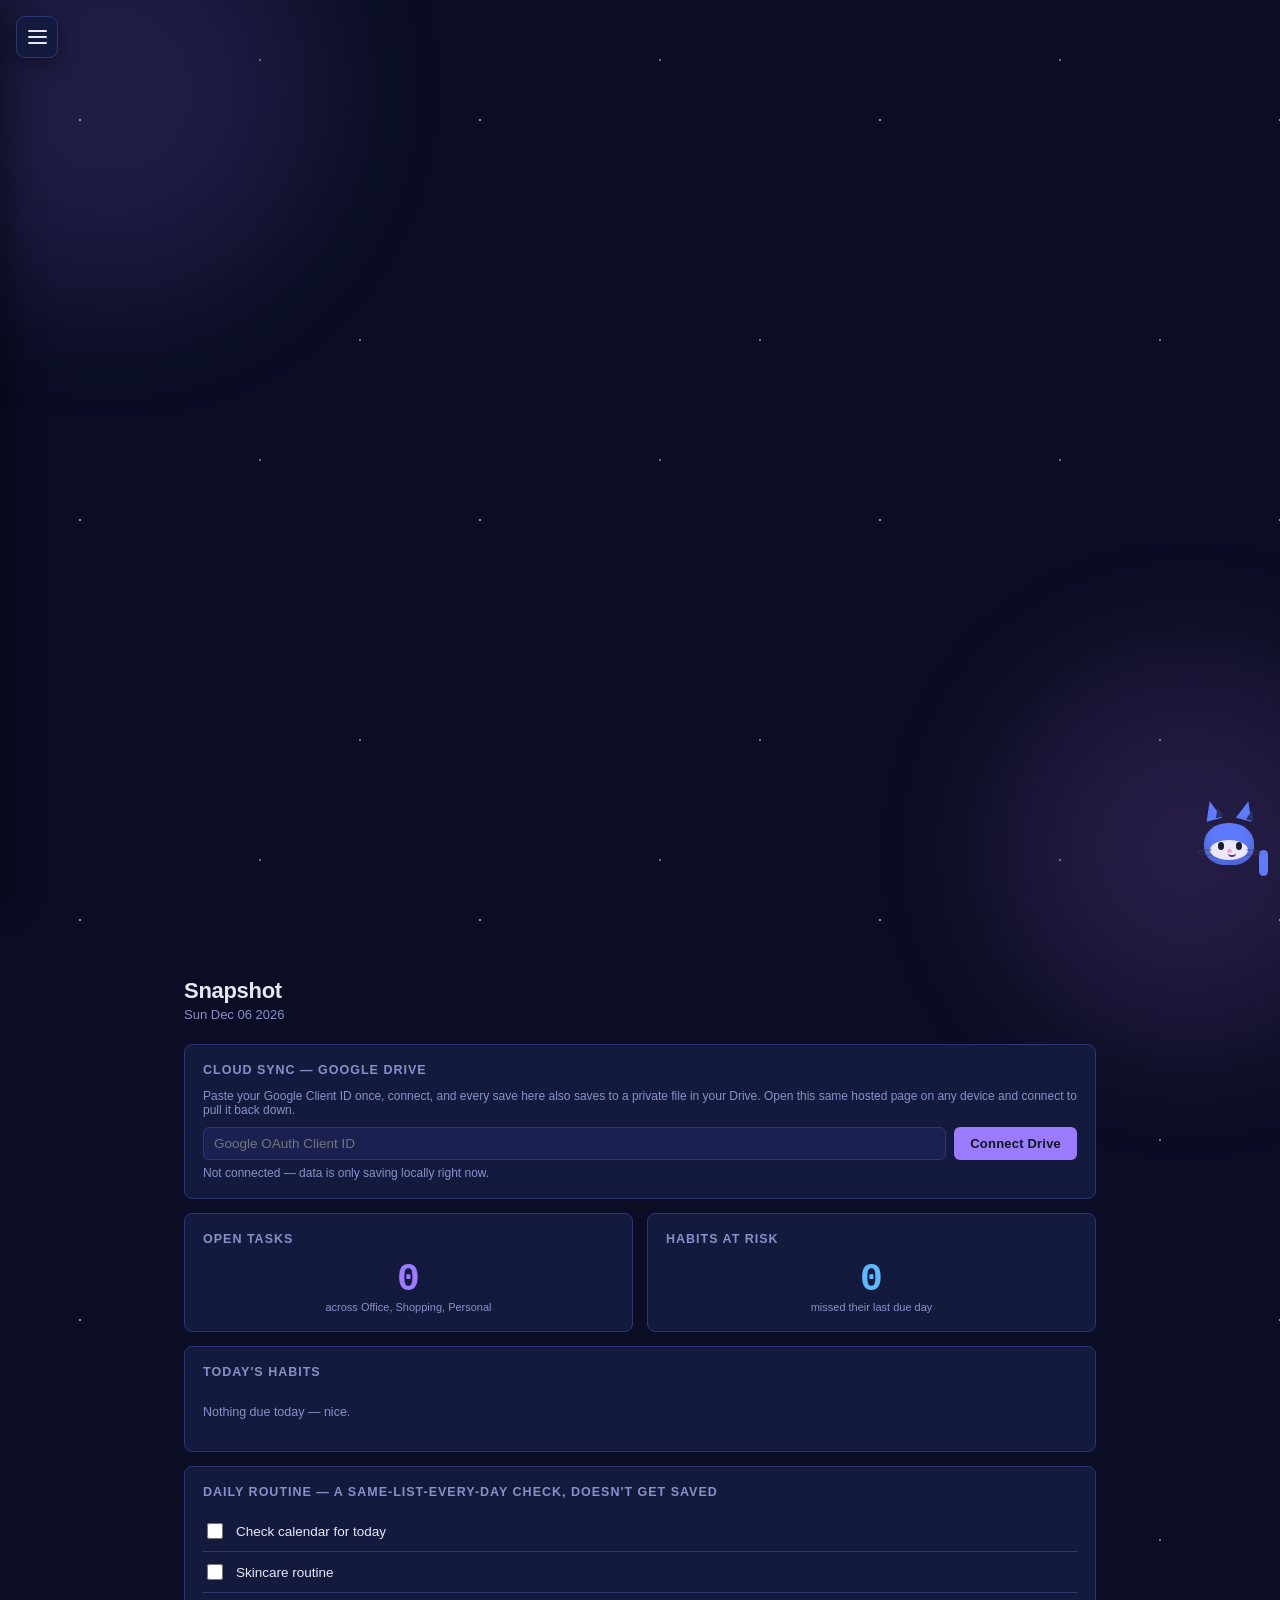
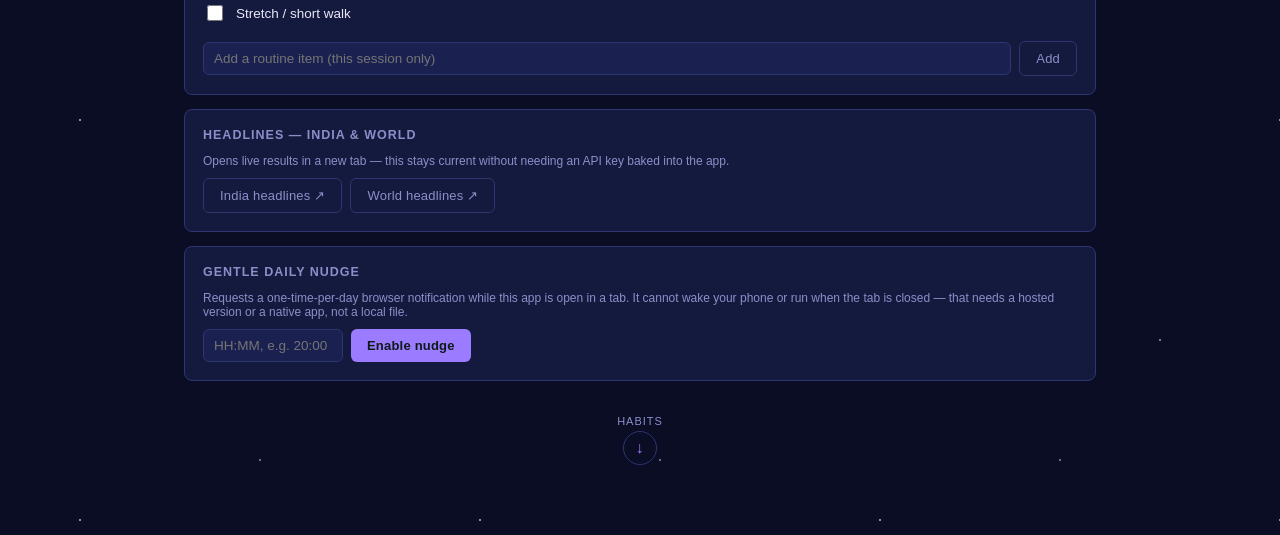
==== index.html @ 49a1c750 "Add files via upload" ====
<!DOCTYPE html>
<html lang="en">
<head>
<meta charset="UTF-8">
<meta name="viewport" content="width=device-width, initial-scale=1.0">
<title>LOGBOOK — Personal Ops</title>
<script src="https://accounts.google.com/gsi/client" async defer></script>
<link rel="stylesheet" href="style.css?v=15">
</head>
<body>

<div class="shell">
  <div class="hamburger" id="hamburger" onclick="toggleNav()"><span></span><span></span><span></span></div>
  <div class="nav-backdrop" id="navBackdrop" onclick="closeNav()"></div>
  <nav class="rail" id="navRail">
    <div class="brand">
      <div class="mark">LOGBOOK</div>
      <h1>Personal Ops</h1>
      <div class="sub">works offline · saves to this browser</div>
      <div class="sub" id="buildStamp" style="margin-top:4px; opacity:.6;">build v15</div>
    </div>
    <div class="tab active" data-view="snapshot"><span class="n">01</span> Snapshot</div>
    <div class="tab" data-view="habits"><span class="n">02</span> Habits</div>
    <div class="tab" data-view="tasks"><span class="n">03</span> Tasks</div>
    <div class="tab" data-view="goals"><span class="n">04</span> Goals</div>
    <div class="tab" data-view="office"><span class="n">05</span> Office log</div>
    <div class="tab" data-view="shopping"><span class="n">06</span> Shopping</div>
    <div class="tab" data-view="history"><span class="n">07</span> Log Book</div>
    <div class="tab" data-view="projects"><span class="n">08</span> Projects</div>
    <div class="tab" data-view="notes"><span class="n">09</span> Notes</div>
    <div class="tab" data-view="finance"><span class="n">10</span> Finance</div>
    <div class="tab" data-view="play"><span class="n">11</span> Play</div>
    <div class="tab" data-view="ideas"><span class="n">12</span> Ideas</div>
  </nav>

  <main>

    <!-- SNAPSHOT -->
    <div class="view active" id="view-snapshot">
      <h2 class="title">Snapshot</h2>
      <p class="lede" id="snapDate">—</p>

      <div class="card" style="margin-bottom:14px;">
        <h3>Cloud sync — Google Drive</h3>
        <p style="font-size:12px;color:var(--muted); margin:0 0 10px 0;">
          Paste your Google Client ID once, connect, and every save here also saves to a private file in your Drive. Open this same hosted page on any device and connect to pull it back down.
        </p>
        <div class="row">
          <input type="text" id="gClientId" placeholder="Google OAuth Client ID">
          <button style="flex:0 0 auto" onclick="connectDrive()">Connect Drive</button>
        </div>
        <div style="font-size:12px;color:var(--muted); margin-top:6px;" id="driveStatus">Not connected — data is only saving locally right now.</div>
      </div>

      <div class="grid cols-2">
        <div class="card" style="text-align:center;">
          <h3 style="text-align:left;">Open tasks</h3>
          <div style="font-family:var(--mono); font-size:38px; font-weight:700; color:var(--teal);" id="snapOpenCount">0</div>
          <div style="font-size:11px; color:var(--muted);">across Office, Shopping, Personal</div>
        </div>
        <div class="card" style="text-align:center;">
          <h3 style="text-align:left;">Habits at risk</h3>
          <div style="font-family:var(--mono); font-size:38px; font-weight:700; color:var(--amber);" id="snapHabitRisk">0</div>
          <div style="font-size:11px; color:var(--muted);">missed their last due day</div>
        </div>
      </div>

      <div class="card" style="margin-top:14px;">
        <h3>Today's habits</h3>
        <ul class="quicklist" id="snapHabitsToday"></ul>
        <div class="empty" id="snapHabitsTodayEmpty" style="display:none;">Nothing due today — nice.</div>
      </div>

      <div class="card" style="margin-top:14px;">
        <h3>Daily routine — a same-list-every-day check, doesn't get saved</h3>
        <ul class="quicklist" id="routineList"></ul>
        <div class="row" style="margin-top:8px;">
          <input type="text" id="routineInput" placeholder="Add a routine item (this session only)">
          <button class="ghost" style="flex:0 0 auto" onclick="addRoutineItem()">Add</button>
        </div>
      </div>

      <div class="card" style="margin-top:14px;">
        <h3>Headlines — India & World</h3>
        <p style="font-size:12px;color:var(--muted); margin:0 0 10px 0;">
          Opens live results in a new tab — this stays current without needing an API key baked into the app.
        </p>
        <div class="row" style="flex-wrap:wrap;">
          <a href="https://news.google.com/topics/CAAqJggKIiBDQkFTRWdvSUwyMHZNRGRqTVhZU0FtVnVHZ0pKVGlnQVAB?hl=en-IN&gl=IN" target="_blank" style="flex:0 0 auto;"><button class="ghost">India headlines ↗</button></a>
          <a href="https://news.google.com/topics/CAAqJggKIiBDQkFTRWdvSUwyMHZNRGVjTUE9U0FtVnVHZ0pWVXlnQVAB?hl=en-US&gl=US" target="_blank" style="flex:0 0 auto;"><button class="ghost">World headlines ↗</button></a>
        </div>
      </div>

      <div class="card" style="margin-top:14px;">
        <h3>Gentle daily nudge</h3>
        <p style="font-size:12px;color:var(--muted); margin:0 0 10px 0;">
          Requests a one-time-per-day browser notification while this app is open in a tab. It cannot wake your phone or run when the tab is closed — that needs a hosted version or a native app, not a local file.
        </p>
        <div class="row">
          <input type="text" id="reminderTime" placeholder="HH:MM, e.g. 20:00" style="flex:0 0 140px;">
          <button style="flex:0 0 auto" onclick="enableReminder()">Enable nudge</button>
          <span id="reminderStatus" style="font-size:12px;color:var(--muted);"></span>
        </div>
      </div>
      <div class="flow-next" onclick="flowAdvance('snapshot')" data-flow="snapshot"><span>Habits</span><div class="flow-arrow">↓</div></div>
    </div>

    <!-- HABITS -->
    <div class="view" id="view-habits">
      <h2 class="title">Habits</h2>
      <p class="lede">Recurring things that never really finish — streak-based, grouped by category.</p>
      <div class="card" style="margin-bottom:14px;">
        <div class="row">
          <input type="text" id="habitInput" placeholder="e.g. Morning exercise, Evening study">
          <select id="habitCategory" style="flex:0 0 130px;">
            <option>Health</option><option>Learning</option><option>Discipline</option><option>General</option>
          </select>
          <select id="habitFrequency" style="flex:0 0 130px;">
            <option value="daily">Daily</option>
            <option value="weekdays">Weekdays</option>
            <option value="weekends">Weekends</option>
          </select>
          <button style="flex:0 0 auto" onclick="addHabit()">Add</button>
        </div>
      </div>
      <div id="habitsByCategory"></div>
      <div class="empty" id="habitsEmpty" style="display:none;">No habits yet — add your first above.</div>
      <div class="flow-next" onclick="flowAdvance('habits')" data-flow="habits"><span>Tasks</span><div class="flow-arrow">↓</div></div>
    </div>

    <!-- TASKS -->
    <div class="view" id="view-tasks">
      <h2 class="title">Tasks</h2>
      <p class="lede">One-off, closable things — grouped by status, filterable by category.</p>
      <div class="card" style="margin-bottom:14px;">
        <div class="row">
          <input type="text" id="taskTitleInput" placeholder="e.g. Submit expense report">
          <input type="text" id="taskCategoryInput" placeholder="Category (Personal, Project...)" style="flex:0 0 170px;">
          <input type="date" id="taskDueInput" style="flex:0 0 150px;">
          <button style="flex:0 0 auto" onclick="addUnifiedTask()">Add</button>
        </div>
      </div>
      <div class="row" style="margin-bottom:14px;">
        <label style="flex:0 0 auto; align-self:center; margin:0; font-size:12px; color:var(--muted);">Filter by category</label>
        <select id="taskCategoryFilter" onchange="renderTasksView()" style="flex:0 0 200px;">
          <option value="">All categories</option>
        </select>
      </div>
      <div class="card" style="margin-bottom:14px;">
        <h3>Open</h3>
        <ul class="quicklist" id="tasksOpenList"></ul>
        <div class="empty" id="tasksOpenEmpty" style="display:none;">Nothing open.</div>
      </div>
      <div class="card" style="margin-bottom:14px;">
        <h3>In progress</h3>
        <ul class="quicklist" id="tasksProgressList"></ul>
        <div class="empty" id="tasksProgressEmpty" style="display:none;">Nothing in progress.</div>
      </div>
      <div class="card">
        <h3>Closed</h3>
        <ul class="quicklist" id="tasksClosedList"></ul>
        <div class="empty" id="tasksClosedEmpty" style="display:none;">Nothing closed yet.</div>
      </div>
      <div class="flow-next" onclick="flowAdvance('tasks')" data-flow="tasks"><span>Goals</span><div class="flow-arrow">↓</div></div>
    </div>


    <!-- TODAY -->
    <!-- OFFICE -->
    <div class="view" id="view-office">
      <h2 class="title">Office</h2>
      <p class="lede">Work only — tasks, due dates, and a proper record of what did or didn't get done.</p>
      <div class="card" style="margin-bottom:14px;">
        <div class="row">
          <input type="text" id="officeTaskInput" placeholder="e.g. Mapped AEBS gap for Urbania vs Sprinter">
          <select id="officeKind" style="flex:0 0 110px;"><option value="task">Task</option><option value="learning">Learning</option></select>
          <select id="officeDomain" style="flex:0 0 110px;">
            <option>ADAS</option><option>BCM</option><option>HVAC</option><option>TPMS</option><option>Other</option>
          </select>
        </div>
        <div class="row" style="margin-top:8px;">
          <label style="flex:0 0 auto; margin:0; align-self:center; font-size:12px; color:var(--muted);">Due</label>
          <input type="date" id="officeDueDate" style="flex:0 0 160px;">
          <button style="flex:0 0 auto" onclick="addOfficeTask()">Log it</button>
        </div>
      </div>

      <div class="card" style="margin-bottom:14px;">
        <h3>Still open from earlier — not lost, not auto-carried</h3>
        <ul class="quicklist" id="officeOpenOlder"></ul>
        <div class="empty" id="officeOpenOlderEmpty" style="display:none;">Nothing open from previous days.</div>
      </div>

      <div class="card" style="margin-top:14px;">
        <h3>By domain — today</h3>
        <div id="officeByDomain"></div>
      </div>
      <div class="card" style="margin-top:14px;">
        <h3>Office log — today</h3>
        <ul class="quicklist" id="officeList"></ul>
        <div class="empty" id="officeEmpty" style="display:none;">Nothing logged yet today.</div>
      </div>

      <div class="card" style="margin-top:14px;">
        <h3>Export — for month-end review</h3>
        <p style="font-size:12px;color:var(--muted); margin:0 0 10px 0;">CSV for your own records (opens in Excel/Sheets). Report for showing someone — clean, readable, save as PDF.</p>
        <div class="row">
          <input type="date" id="exportFrom" style="flex:0 0 auto;">
          <span style="align-self:center; color:var(--muted); font-size:12px;">to</span>
          <input type="date" id="exportTo" style="flex:0 0 auto;">
        </div>
        <div class="row" style="margin-top:8px;">
          <button class="ghost" style="flex:0 0 auto" onclick="exportOfficeCsv()">Download CSV</button>
          <button style="flex:0 0 auto" onclick="showOfficeReport()">Preview report → Save as PDF</button>
        </div>
      </div>

      <div class="flow-next" onclick="flowAdvance('office')" data-flow="office"><span>Shopping</span><div class="flow-arrow">↓</div></div>
    </div>

    <div class="view" id="view-shopping">
      <h2 class="title">Shopping</h2>
      <p class="lede">Groceries, household, clothes — whatever's on the list before you head out.</p>
      <div class="grid cols-2">
        <div class="card">
          <div class="row" style="margin-bottom:6px;">
            <input type="text" id="shopInput" placeholder="e.g. Onions, detergent, socks...">
            <select id="shopCat" style="flex:0 0 130px;">
              <option value="Groceries">Groceries</option>
              <option value="Household">Household</option>
              <option value="Clothes">Clothes</option>
              <option value="Other">Other</option>
            </select>
            <button style="flex:0 0 auto" onclick="addShopItem()">Add</button>
          </div>
          <ul class="quicklist" id="shopList"></ul>
          <div class="empty" id="shopEmpty" style="display:none;">Nothing on the list right now.</div>
          <div style="margin-top:10px;"><button class="ghost" onclick="clearCheckedShop()">Clear checked</button></div>
        </div>
        <div class="card">
          <h3>By category</h3>
          <div id="shopByCat"></div>
        </div>
      </div>
      <div class="flow-next" onclick="flowAdvance('shopping')" data-flow="shopping"><span>Projects</span><div class="flow-arrow">↓</div></div>
    </div>

    <!-- HISTORY -->
    <div class="view" id="view-history">
      <h2 class="title">Log Book</h2>
      <p class="lede">Everything you've logged, most recent first.</p>
      <div class="card">
        <table id="historyTable">
          <thead><tr><th>Date</th><th>Spend</th><th>Save</th><th>Mood</th><th>Notes</th></tr></thead>
          <tbody id="historyBody"></tbody>
        </table>
        <div class="empty" id="historyEmpty" style="display:none;">No entries yet. Log today from the Today tab.</div>
      </div>
      <div class="flow-next" onclick="flowAdvance('history')" data-flow="history"><span>Back to Snapshot</span><div class="flow-arrow">↓</div></div>
    </div>

    <!-- PROJECTS -->
    <div class="view" id="view-projects">
      <h2 class="title">Projects</h2>
      <p class="lede">Work and personal, in one place. Status updates as things move.</p>
      <div class="card">
        <div class="row" style="margin-bottom:6px;">
          <input type="text" id="projName" placeholder="Project / area name">
          <select id="projCat" style="flex:0 0 130px;"><option value="work">Work</option><option value="personal">Personal</option></select>
          <button style="flex:0 0 auto" onclick="addProject()">Add</button>
        </div>
        <div id="projectList"></div>
        <div class="empty" id="projectEmpty" style="display:none;">No projects yet.</div>
      </div>
      <div class="flow-next" onclick="flowAdvance('projects')" data-flow="projects"><span>Notes</span><div class="flow-arrow">↓</div></div>
    </div>

    <!-- NOTES -->
    <div class="view" id="view-notes">
      <h2 class="title">Notes</h2>
      <p class="lede">Everything you've written under each project, gathered for a calm read.</p>
      <div id="notesList"></div>
      <div class="empty" id="notesEmpty" style="display:none;">No project notes yet — add some from the Projects tab.</div>
      <div class="flow-next" onclick="flowAdvance('notes')" data-flow="notes"><span>Finance</span><div class="flow-arrow">↓</div></div>
    </div>

    <!-- FINANCE -->
    <div class="view" id="view-finance">
      <h2 class="title">Finance</h2>
      <p class="lede">Set your baseline, then let daily entries build the picture.</p>
      <div class="grid cols-2">
        <div class="card">
          <h3>Monthly baseline</h3>
          <label>Monthly income (₹)</label>
          <input type="number" id="incomeInput" placeholder="0">
          <label>Fixed monthly expenses (₹)</label>
          <input type="number" id="fixedInput" placeholder="0">
          <label>Savings target (%)</label>
          <input type="number" id="targetInput" placeholder="20">
          <div style="margin-top:12px;"><button onclick="saveFinance()">Save baseline</button></div>
        </div>
        <div class="card" style="text-align:center;">
          <h3 style="text-align:left;">This month so far</h3>
          <div class="ring" id="savingsRing"><span class="num" id="savingsPct">—</span><span class="lbl">saved</span></div>
          <div class="stat-row">
            <div><div class="streak" id="mSpend">₹0</div><div style="font-size:10px;color:var(--muted);">spent</div></div>
            <div><div class="streak" id="mSave">₹0</div><div style="font-size:10px;color:var(--muted);">saved</div></div>
          </div>
        </div>
      </div>
      <div class="card" style="margin-top:14px;">
        <h3>Today's entry — spend, save, sleep, mood, notes</h3>
        <div class="grid cols-2">
          <div>
            <label>Spent today (₹)</label>
            <input type="number" id="spendInput" placeholder="0">
            <label>Saved today (₹)</label>
            <input type="number" id="saveInput" placeholder="0">
            <label>Sleep last night (hours)</label>
            <input type="number" id="sleepInput" step="0.5" placeholder="e.g. 7">
          </div>
          <div>
            <label>Mood / energy (1–5)</label>
            <input type="number" id="moodInput" min="1" max="5" placeholder="3">
            <label>Notes</label>
            <textarea id="notesInput" placeholder="Free write..."></textarea>
          </div>
        </div>
        <div style="margin-top:12px;"><button onclick="saveToday()">Save today's entry</button></div>
      </div>
      <div class="card" style="margin-top:14px;">
        <h3>Study sessions — today</h3>
        <div class="row">
          <input type="text" id="studyTopic" placeholder="What did you study?">
          <input type="number" id="studyMinutes" placeholder="Minutes" style="flex:0 0 100px;">
          <button style="flex:0 0 auto" onclick="addStudySession()">Log</button>
        </div>
        <ul class="quicklist" id="studyList"></ul>
        <div style="font-size:12px;color:var(--muted); margin-top:6px;" id="studyTotal"></div>
      </div>
      <div class="card" style="margin-top:14px;">
        <h3>Last 14 days — spend vs save</h3>
        <div id="financeBars"></div>
        <div class="empty" id="financeEmpty" style="display:none;">Log daily entries to see the trend.</div>
      </div>
      <div class="flow-next" onclick="flowAdvance('finance')" data-flow="finance"><span>Goals</span><div class="flow-arrow">↓</div></div>
    </div>

    <!-- GOALS -->
    <div class="view" id="view-goals">
      <h2 class="title">Goals</h2>
      <p class="lede">The big picture — checked weekly or monthly, not daily. Goals plus your vision board, together.</p>
      <div class="row" style="margin-bottom:14px;">
        <input type="text" id="goalInput" placeholder="Add a goal...">
        <select id="goalTerm" style="flex:0 0 130px;">
          <option value="daily">Daily</option>
          <option value="weekly">Weekly</option>
          <option value="yearly">Yearly</option>
          <option value="lifelong">Lifelong / Dream</option>
        </select>
        <button style="flex:0 0 auto" onclick="addGoal()">Add</button>
      </div>
      <div class="goal-cols">
        <div class="goal-col"><h4>Daily</h4><ul class="quicklist" id="goal-daily"></ul></div>
        <div class="goal-col"><h4>Weekly</h4><ul class="quicklist" id="goal-weekly"></ul></div>
        <div class="goal-col"><h4>Yearly</h4><ul class="quicklist" id="goal-yearly"></ul></div>
        <div class="goal-col"><h4>Lifelong / Dream</h4><ul class="quicklist" id="goal-lifelong"></ul></div>
      </div>
      <div class="card" style="margin-top:20px;">
        <h3>Achievements — done goals land here</h3>
        <ul class="quicklist" id="achieveList"></ul>
        <div class="empty" id="achieveEmpty" style="display:none;">Check off a goal above and it'll show up here.</div>
      </div>

      <h3 style="margin-top:28px; font-size:16px;">Vision Board</h3>
      <p class="lede" style="margin-top:2px;">Pin what you're working toward. Words, images, whatever pulls you forward.</p>
      <div class="vision-banner" id="visionBanner" style="display:none;"></div>
      <div class="card" style="margin-bottom:14px;">
        <div class="grid cols-2">
          <div>
            <label>Text / quote / goal</label>
            <input type="text" id="visionText" placeholder="e.g. Own place by 30, or a quote that hits">
          </div>
          <div>
            <label>Image URL (optional)</label>
            <input type="text" id="visionImg" placeholder="https://... (leave blank for a text card)">
          </div>
        </div>
        <label style="margin-top:10px;">Or upload an image from your device</label>
        <input type="file" id="visionFile" accept="image/*" style="padding:6px 0;">
        <div style="font-size:11px;color:var(--muted); margin-top:4px;">Uploaded photos are resized and stored on this device (and your Drive if connected) — big photo libraries will use noticeable storage, so a handful of favorites works better than dozens.</div>
        <div style="margin-top:10px;"><button onclick="addVisionItem()">Pin it</button></div>
      </div>
      <div class="vision-grid" id="visionGrid"></div>
      <div class="empty" id="visionEmpty" style="display:none;">Board's empty — pin your first thing above.</div>

      <h4 style="margin-top:26px; font-size:12px; text-transform:uppercase; letter-spacing:1px; color:var(--muted);">Photo collage — every picture you've pinned</h4>
      <div class="photo-collage" id="photoCollage"></div>
      <div class="empty" id="photoCollageEmpty" style="display:none;">No photos pinned yet — upload one above and it'll show up here.</div>

      <div class="flow-next" onclick="flowAdvance('goals')" data-flow="goals"><span>Office log</span><div class="flow-arrow">↓</div></div>
    </div>

    <!-- PLAY -->
    <div class="view" id="view-play">
      <h2 class="title">Play</h2>
      <p class="lede">Pick a game — nothing repeats until you've been through the whole set.</p>

      <div class="grid cols-3" id="gamePickerRow">
        <div class="card game-pick-btn" data-game="flashcards" onclick="pickGame('flashcards')" style="text-align:center; cursor:pointer;"><div style="font-size:26px;">🗂️</div><div style="margin-top:6px; font-weight:600; font-size:13px;">Flashcards</div></div>
        <div class="card game-pick-btn" data-game="memory" onclick="pickGame('memory')" style="text-align:center; cursor:pointer;"><div style="font-size:26px;">🧠</div><div style="margin-top:6px; font-weight:600; font-size:13px;">Memory Match</div></div>
        <div class="card game-pick-btn" data-game="quiz" onclick="pickGame('quiz')" style="text-align:center; cursor:pointer;"><div style="font-size:26px;">❓</div><div style="margin-top:6px; font-weight:600; font-size:13px;">GK Quiz</div></div>
        <div class="card game-pick-btn" data-game="scramble" onclick="pickGame('scramble')" style="text-align:center; cursor:pointer;"><div style="font-size:26px;">🔤</div><div style="margin-top:6px; font-weight:600; font-size:13px;">Word Scramble</div></div>
        <div class="card game-pick-btn" data-game="math" onclick="pickGame('math')" style="text-align:center; cursor:pointer;"><div style="font-size:26px;">➗</div><div style="margin-top:6px; font-weight:600; font-size:13px;">Quick Math</div></div>
      </div>
      <div class="row" id="gameBackRow" style="display:none; margin-bottom:14px;">
        <button class="ghost" style="flex:0 0 auto" onclick="backToGames()">← All games</button>
      </div>

      <div class="card" id="panel-flashcards" style="display:none; margin-bottom:14px;">
        <h3>Flashcards — quiz yourself on whatever you're learning</h3>
        <div class="row" style="margin-bottom:10px;">
          <input type="text" id="fcQ" placeholder="Question / term">
          <input type="text" id="fcA" placeholder="Answer">
          <button style="flex:0 0 auto" onclick="addFlashcard()">Add</button>
        </div>
        <div id="fcStage" style="text-align:center; padding:24px 10px;">
          <div class="empty" id="fcEmptyMsg">Add a few cards above to start quizzing yourself.</div>
        </div>
        <div class="row" id="fcControls" style="display:none; justify-content:center;">
          <button class="ghost" style="flex:0 0 auto" onclick="fcFlip()">Flip</button>
          <button class="ghost" style="flex:0 0 auto" onclick="fcNext()">Next card</button>
          <button class="ghost" style="flex:0 0 auto" onclick="fcShuffle()">Shuffle</button>
        </div>
      </div>

      <div class="card" id="panel-memory" style="display:none;">
        <h3>Memory match — 10 themes, pick one or let it surprise you</h3>
        <div class="row" style="margin-bottom:10px;">
          <select id="memThemeSelect" onchange="startMemoryGame(this.value)">
            <option value="surprise">Surprise me</option>
            <option value="Space">Space</option>
            <option value="Garage">Garage</option>
            <option value="Nature">Nature</option>
            <option value="Animals">Animals</option>
            <option value="Food">Food</option>
            <option value="Weather">Weather</option>
            <option value="Music">Music</option>
            <option value="Travel">Travel</option>
            <option value="Sports">Sports</option>
            <option value="Office">Office</option>
          </select>
        </div>
        <div id="memoryStatus" style="font-size:12px;color:var(--muted); margin-bottom:10px;">Match the pairs.</div>
        <div class="memory-grid" id="memoryGrid"></div>
        <div style="margin-top:12px;"><button class="ghost" onclick="startMemoryGame(document.getElementById('memThemeSelect').value)">New game</button></div>
      </div>

      <div class="card" id="panel-quiz" style="display:none;">
        <h3>General knowledge quiz</h3>
        <p style="font-size:12px;color:var(--muted); margin:0 0 10px 0;">Starts at Basics. Score well (7-8/8) and it steps up a level; score badly (0-2/8) and it steps back down — so it should always sit near where you actually are.</p>
        <div id="quizStage" style="text-align:center; padding:16px 6px;"></div>
        <div class="fc-progress" id="quizScore" style="text-align:center;"></div>
        <div class="row" style="margin-top:10px; justify-content:center;">
          <button class="ghost" style="flex:0 0 auto" onclick="startQuiz()">New round</button>
          <button class="ghost" style="flex:0 0 auto" onclick="resetQuizLevel()">Reset to Basics</button>
        </div>
      </div>

      <div class="card" id="panel-scramble" style="display:none;">
        <h3>Word scramble</h3>
        <div id="scrambleStage" style="text-align:center; padding:16px 6px;"></div>
        <div style="text-align:center; margin-top:10px;"><button class="ghost" onclick="startScramble()">Skip word</button></div>
      </div>

      <div class="card" id="panel-math" style="display:none;">
        <h3>Quick math</h3>
        <div id="mathStage" style="text-align:center; padding:16px 6px;"></div>
        <div style="text-align:center; margin-top:10px;"><button class="ghost" onclick="startQuickMath()">New round</button></div>
      </div>

      <div class="flow-next" onclick="flowAdvance('play')" data-flow="play"><span>Ideas</span><div class="flow-arrow">↓</div></div>
    </div>

    <!-- IDEAS -->
    <div class="view" id="view-ideas">
      <h2 class="title">Ideas</h2>
      <p class="lede">Dump it here instead of a sticky note. Sort it out later.</p>
      <div class="card">
        <textarea id="ideaInput" placeholder="Whatever just came into your head..."></textarea>
        <div style="margin-top:10px;"><button onclick="addIdea()">Capture</button></div>
        <div id="ideaList" style="margin-top:14px;"></div>
        <div class="empty" id="ideaEmpty" style="display:none;">Nothing captured yet.</div>
      </div>
      <div class="flow-next" onclick="flowAdvance('ideas')" data-flow="ideas"><span>Log Book</span><div class="flow-arrow">↓</div></div>
    </div>

  </main>
</div>

<div class="toast" id="toast">Saved</div>

<div class="lightbox" id="lightbox" onclick="closeLightbox()">
  <img id="lightboxImg" src="" onclick="event.stopPropagation()">
  <div class="lightbox-text" id="lightboxText"></div>
  <div class="lightbox-close" onclick="closeLightbox()">✕</div>
</div>

<div id="printReport">
  <div id="printReportInner"></div>
  <div class="print-controls">
    <button onclick="window.print()">Print / Save as PDF</button>
    <button class="ghost" onclick="closeOfficeReport()">Close preview</button>
  </div>
</div>

<div class="mascot-wrap">
  <div class="bubble" id="mascotBubble"></div>
  <div class="mascot" id="mascot" onclick="mascotPoke()">
    <div class="m-tail"></div>
    <div class="m-ear l"></div>
    <div class="m-ear r"></div>
    <div class="m-face">
      <div class="m-cheek"></div>
      <div class="m-nose"></div>
      <div class="m-eye l"></div>
      <div class="m-eye r"></div>
      <div class="m-mouth"></div>
      <div class="m-whisker l1"></div>
      <div class="m-whisker l2"></div>
      <div class="m-whisker r1"></div>
      <div class="m-whisker r2"></div>
    </div>
  </div>
</div>

<script src="app.js?v=15"></script>
</body>
</html>
---- style.css ----
:root{
    --bg:#0a0d24;
    --panel:#141a3d;
    --panel-2:#1a2150;
    --line:#2d3670;
    --text:#e9e7f7;
    --muted:#8b8fc9;
    --teal:#9b7bff;
    --amber:#5eb8ff;
    --red:#ff5c8a;
    --mono: 'SFMono-Regular', Consolas, 'Liberation Mono', Menlo, monospace;
    --sans: -apple-system, BlinkMacSystemFont, 'Segoe UI', sans-serif;
  }
  *{box-sizing:border-box;}
  body{
    margin:0; background:var(--bg); color:var(--text);
    font-family:var(--sans); min-height:100vh;
    background-image:
      radial-gradient(1.5px 1.5px at 20% 30%, rgba(255,255,255,.55) 50%, transparent 50%),
      radial-gradient(1.5px 1.5px at 65% 15%, rgba(255,255,255,.4) 50%, transparent 50%),
      radial-gradient(1px 1px at 80% 60%, rgba(255,255,255,.5) 50%, transparent 50%),
      radial-gradient(1px 1px at 40% 80%, rgba(255,255,255,.35) 50%, transparent 50%),
      radial-gradient(1.5px 1.5px at 90% 85%, rgba(255,255,255,.45) 50%, transparent 50%),
      radial-gradient(1px 1px at 10% 65%, rgba(255,255,255,.35) 50%, transparent 50%);
    background-repeat:repeat; background-size:400px 400px;
  }
  .shell{ display:block; min-height:100vh; }
  .hamburger{
    position:fixed; top:16px; left:16px; z-index:210; width:42px; height:42px; border-radius:9px;
    background:var(--panel); border:1px solid var(--line); cursor:pointer;
    display:flex; flex-direction:column; align-items:center; justify-content:center; gap:4px;
    box-shadow:0 6px 18px rgba(0,0,0,.35);
  }
  .hamburger span{ width:19px; height:2px; background:var(--text); border-radius:2px; transition:.2s; }
  .hamburger.open span:nth-child(1){ transform:translateY(6px) rotate(45deg); }
  .hamburger.open span:nth-child(2){ opacity:0; }
  .hamburger.open span:nth-child(3){ transform:translateY(-6px) rotate(-45deg); }
  .nav-backdrop{ position:fixed; top:0; left:230px; right:0; bottom:0; background:rgba(4,6,20,.6); backdrop-filter:blur(2px); z-index:150; opacity:0; pointer-events:none; transition:.25s; }
  .nav-backdrop.show{ opacity:1; pointer-events:auto; }
  nav.rail{
    width:230px; flex-shrink:0; background:var(--panel);
    position:fixed; top:0; left:0; height:100vh; overflow-y:auto; z-index:220; pointer-events:none;
    transform:translateX(-100%); transition:transform .28s ease;
    box-shadow:10px 0 32px rgba(0,0,0,.4); padding:20px 0;
  }
  nav.rail.open{ transform:translateX(0); pointer-events:auto; }
  .brand{ padding:0 20px 18px 20px; border-bottom:1px solid var(--line); margin-bottom:10px;}
  .brand .mark{ font-family:var(--mono); font-size:11px; letter-spacing:3px; color:var(--teal); }
  .brand h1{ font-size:19px; margin:4px 0 0 0; font-weight:700; letter-spacing:-0.3px; }
  .brand .sub{ font-size:11px; color:var(--muted); margin-top:2px; }
  .tab{
    display:flex; align-items:center; gap:10px;
    padding:11px 20px; cursor:pointer; color:var(--muted);
    font-size:13.5px; border-left:2px solid transparent;
    user-select:none;
  }
  .tab .n{ font-family:var(--mono); font-size:10px; color:var(--muted); width:16px; }
  .tab:hover{ color:var(--text); background:var(--panel-2); }
  .tab.active{ color:var(--text); border-left-color:var(--teal); background:var(--panel-2); font-weight:600; }
  .tab.active .n{ color:var(--teal); }

  main{ width:100%; padding:78px 34px 60px 34px; max-width:980px; margin:0 auto; }
  .view{ display:none; }
  .view.active{ display:block; animation:fade .2s ease; }
  @keyframes fade{ from{opacity:0; transform:translateY(4px);} to{opacity:1; transform:translateY(0);} }

  h2.title{ font-size:22px; margin:0 0 3px 0; letter-spacing:-0.3px; }
  .lede{ color:var(--muted); font-size:13px; margin:0 0 22px 0; }

  .grid{ display:grid; gap:14px; }
  .grid.cols-2{ grid-template-columns:1fr 1fr; }
  .grid.cols-3{ grid-template-columns:repeat(3,1fr); }
  @media(max-width:760px){ .grid.cols-2, .grid.cols-3{ grid-template-columns:1fr; } main{padding:70px 16px 40px 16px;} }

  .card{
    background:var(--panel); border:1px solid var(--line); border-radius:8px; padding:18px;
  }
  .card h3{ font-size:12.5px; text-transform:uppercase; letter-spacing:1px; color:var(--muted); margin:0 0 12px 0; font-weight:600;}

  label{ display:block; font-size:12px; color:var(--muted); margin:10px 0 4px 0; }
  input[type=text], input[type=number], input[type=date], textarea, select{
    width:100%; background:var(--panel-2); border:1px solid var(--line); color:var(--text);
    padding:8px 10px; border-radius:6px; font-size:13.5px; font-family:var(--sans);
  }
  textarea{ min-height:64px; resize:vertical; }
  input:focus, textarea:focus, select:focus{ outline:2px solid var(--teal); outline-offset:1px; }

  button{
    background:var(--teal); color:#0e1a18; border:none; padding:9px 16px; border-radius:6px;
    font-weight:700; font-size:13px; cursor:pointer; letter-spacing:.2px;
  }
  button:hover{ filter:brightness(1.08); }
  button.ghost{ background:transparent; border:1px solid var(--line); color:var(--muted); font-weight:500; }
  button.ghost:hover{ color:var(--text); border-color:var(--teal); }
  button.danger{ background:transparent; color:var(--red); border:1px solid var(--red); padding:4px 8px; font-size:11px;}

  .row{ display:flex; gap:8px; align-items:center; }
  .row > *{ flex:1; }
  .quicklist{ list-style:none; margin:10px 0 0 0; padding:0; }
  .quicklist li{
    display:flex; align-items:center; gap:10px; padding:9px 0; border-bottom:1px solid var(--line); font-size:13.5px;
  }
  .quicklist li:last-child{ border-bottom:none; }
  .quicklist li.done span.txt{ text-decoration:line-through; color:var(--muted); }
  .quicklist input[type=checkbox]{ width:16px; height:16px; accent-color:var(--teal); }
  .quicklist .txt{ flex:1; }
  .quicklist .del{ cursor:pointer; color:var(--muted); font-size:12px; }
  .quicklist .del:hover{ color:var(--red); }

  .ring{
    width:96px; height:96px; border-radius:50%; margin:0 auto 8px auto;
    display:flex; align-items:center; justify-content:center; position:relative;
  }
  .ring .num{ font-family:var(--mono); font-size:20px; font-weight:700; }
  .ring .lbl{ position:absolute; bottom:-18px; font-size:10px; color:var(--muted); text-transform:uppercase; letter-spacing:1px; }
  .stat-row{ display:flex; justify-content:space-around; text-align:center; margin-top:26px; }

  .pill{ display:inline-block; padding:2px 9px; border-radius:20px; font-size:10.5px; font-weight:700; letter-spacing:.4px; text-transform:uppercase; }
  .pill.work{ background:rgba(79,184,166,.15); color:var(--teal); }
  .pill.personal{ background:rgba(224,164,88,.15); color:var(--amber); }
  .pill.active{ background:rgba(79,184,166,.15); color:var(--teal); }
  .pill.paused{ background:rgba(139,149,161,.15); color:var(--muted); }
  .pill.done{ background:rgba(79,184,166,.25); color:var(--teal); }

  .proj{ border-bottom:1px solid var(--line); padding:12px 0; }
  .proj:last-child{ border-bottom:none; }
  .proj .top{ display:flex; justify-content:space-between; align-items:center; gap:10px; }
  .proj .name{ font-weight:600; font-size:14px; }
  .proj .meta{ font-size:12px; color:var(--muted); margin-top:3px; }
  .proj select{ width:auto; font-size:11px; padding:3px 6px; }

  table{ width:100%; border-collapse:collapse; font-size:13px; }
  th{ text-align:left; color:var(--muted); font-weight:600; font-size:11px; text-transform:uppercase; letter-spacing:.5px; padding:6px 8px; border-bottom:1px solid var(--line); }
  td{ padding:8px; border-bottom:1px solid var(--line); font-family:var(--mono); }
  tr:last-child td{ border-bottom:none; }

  .bar-row{ display:flex; align-items:center; gap:8px; margin:5px 0; }
  .bar-track{ flex:1; height:7px; background:var(--panel-2); border-radius:4px; overflow:hidden; }
  .bar-fill{ height:100%; background:var(--teal); }
  .bar-label{ width:64px; font-size:11px; color:var(--muted); font-family:var(--mono); text-align:right; }

  .goal-cols{ display:grid; grid-template-columns:repeat(4,1fr); gap:12px; }
  @media(max-width:900px){ .goal-cols{ grid-template-columns:repeat(2,1fr); } }
  .goal-col h4{ font-size:11px; text-transform:uppercase; color:var(--muted); letter-spacing:1px; margin:0 0 8px 0; border-bottom:1px solid var(--line); padding-bottom:6px;}

  .idea{ padding:10px 0; border-bottom:1px solid var(--line); font-size:13.5px; }
  .idea .ts{ font-family:var(--mono); font-size:10.5px; color:var(--muted); }

  .toast{
    position:fixed; bottom:18px; right:18px; background:var(--teal); color:#0e1a18;
    padding:9px 16px; border-radius:6px; font-size:12.5px; font-weight:700;
    opacity:0; transform:translateY(8px); transition:.25s; pointer-events:none;
  }
  .toast.show{ opacity:1; transform:translateY(0); }

  .empty{ color:var(--muted); font-size:12.5px; padding:14px 0; }
  .streak{ font-family:var(--mono); font-size:11px; color:var(--amber); }

  /* ---------- ambience: soft drifting blobs behind everything ---------- */
  body::before, body::after{
    content:""; position:fixed; z-index:0; border-radius:50%; filter:blur(70px); opacity:.14; pointer-events:none;
  }
  body::before{
    width:420px; height:420px; background:var(--teal); top:-120px; left:-100px;
    animation: drift1 22s ease-in-out infinite alternate;
  }
  body::after{
    width:380px; height:380px; background:var(--coral); bottom:-140px; right:-100px;
    animation: drift2 26s ease-in-out infinite alternate;
  }
  @keyframes drift1{ from{ transform:translate(0,0); } to{ transform:translate(60px,50px); } }
  @keyframes drift2{ from{ transform:translate(0,0); } to{ transform:translate(-50px,-40px); } }
  .shell, nav.rail, main{ position:relative; z-index:1; }

  :root{ --coral:#c77dff; --plum:#5e7bff; }

  .card{ transition:transform .18s ease, border-color .18s ease; }
  .card:hover{ transform:perspective(700px) rotateX(1.5deg) rotateY(-1.5deg) translateY(-3px); border-color:#3a4650; }

  /* ---------- shopping ---------- */
  .cat-block{ margin-bottom:14px; }
  .cat-block h4{ font-size:11px; text-transform:uppercase; letter-spacing:1px; color:var(--muted); margin:0 0 6px 0; }

  /* ---------- vision board — pinterest-ish masonry ---------- */
  .vision-grid{ column-count:3; column-gap:14px; }
  @media(max-width:760px){ .vision-grid{ column-count:1; } }
  @media(min-width:761px) and (max-width:1000px){ .vision-grid{ column-count:2; } }
  .vision-card{
    break-inside:avoid; margin-bottom:14px; border-radius:12px; overflow:hidden;
    background:var(--panel); border:1px solid var(--line);
    transition:transform .2s ease, box-shadow .2s ease;
    animation: popIn .35s ease both;
  }
  .vision-card:hover{ transform:translateY(-5px) rotate(-0.3deg); box-shadow:0 14px 28px rgba(0,0,0,.35); }
  .vision-card img{ width:100%; display:block; }
  .vision-card .vc-text{ padding:16px; font-size:14px; line-height:1.45; font-weight:600; }
  .vision-card .vc-del{ display:flex; justify-content:flex-end; padding:0 10px 8px 0; }
  .vision-card .vc-del span{ cursor:pointer; color:var(--muted); font-size:11px; }
  .vision-card .vc-del span:hover{ color:var(--red); }
  @keyframes popIn{ from{ opacity:0; transform:translateY(10px) scale(.97); } to{ opacity:1; transform:translateY(0) scale(1); } }

  /* ---------- flashcards ---------- */
  .fc-card{
    max-width:420px; margin:0 auto; min-height:130px; border-radius:12px;
    background:linear-gradient(135deg, var(--panel-2), var(--panel));
    border:1px solid var(--line); display:flex; align-items:center; justify-content:center;
    padding:22px; font-size:17px; font-weight:600; cursor:pointer; user-select:none;
    transition:transform .35s; transform-style:preserve-3d;
  }
  .fc-card.flipped{ background:linear-gradient(135deg, rgba(79,184,166,.18), var(--panel-2)); }
  .fc-progress{ font-family:var(--mono); font-size:11px; color:var(--muted); margin-top:10px; }

  /* ---------- memory game ---------- */
  .memory-grid{ display:grid; grid-template-columns:repeat(4,1fr); gap:8px; max-width:360px; }
  .mem-tile{
    aspect-ratio:1; border-radius:8px; background:var(--panel-2); border:1px solid var(--line);
    display:flex; align-items:center; justify-content:center; font-size:22px; cursor:pointer;
    transition:transform .2s;
  }
  .mem-tile.flipped, .mem-tile.matched{ background:rgba(79,184,166,.15); border-color:var(--teal); transform:scale(1.03); }
  .mem-tile.matched{ opacity:.55; cursor:default; }

  /* number count-up feel on snapshot */
  #snapOpenCount, #snapHabitRisk{ transition:color .3s; }

  /* ---------- mascot companion ---------- */
  .mascot-wrap{ position:fixed; bottom:18px; right:18px; z-index:100; display:flex; flex-direction:column; align-items:flex-end; gap:8px; transition:left 3.5s ease, right 3.5s ease, bottom 1.2s ease; }
  .bubble{
    background:var(--panel); border:1px solid var(--line); padding:7px 12px; border-radius:12px 12px 2px 12px;
    font-size:12.5px; max-width:170px; opacity:0; transform:translateY(6px) scale(.95); transition:.25s ease;
    box-shadow:0 6px 18px rgba(0,0,0,.3); pointer-events:none;
  }
  .bubble.show{ opacity:1; transform:translateY(0) scale(1); }
  .mascot{ width:66px; height:70px; position:relative; cursor:pointer; animation: idleBob 2.6s ease-in-out infinite; }
  .mascot:active{ transform:scale(.92); }
  @keyframes idleBob{ 0%,100%{ transform:translateY(0) rotate(0deg); } 50%{ transform:translateY(-5px) rotate(-1.5deg); } }
  .mascot.bounce{ animation: mascotBounce .5s ease; }
  @keyframes mascotBounce{ 0%{transform:scale(1);} 30%{transform:scale(1.22) rotate(6deg);} 60%{transform:scale(.92) rotate(-4deg);} 100%{transform:scale(1);} }
  .mascot.walking{ animation: catWalk .5s ease-in-out infinite; }
  @keyframes catWalk{ 0%,100%{ transform:translateY(0) rotate(0deg); } 25%{ transform:translateY(-3px) rotate(-3deg); } 75%{ transform:translateY(-3px) rotate(3deg); } }
  .m-tail{
    position:absolute; width:9px; height:26px; background:var(--plum); border-radius:6px;
    right:-6px; bottom:6px; transform-origin:bottom center; animation:tailSway 2.2s ease-in-out infinite;
  }
  @keyframes tailSway{ 0%,100%{ transform:rotate(12deg); } 50%{ transform:rotate(32deg); } }
  .m-ear{ position:absolute; width:0; height:0; top:-11px; border-left:8px solid transparent; border-right:8px solid transparent; border-bottom:19px solid var(--plum); }
  .m-ear.l{ left:8px; transform:rotate(-14deg); }
  .m-ear.r{ right:8px; transform:rotate(14deg); }
  .m-ear::after{ content:""; position:absolute; left:2px; top:8px; width:0; height:0; border-left:4.5px solid transparent; border-right:4.5px solid transparent; border-bottom:10px solid #2a2f66; }
  .m-face{ position:absolute; top:11px; left:8px; width:50px; height:42px; background:var(--plum); border-radius:48% 48% 42% 42%; box-shadow:inset 0 -10px 14px rgba(0,0,0,.18); }
  .m-cheek{ position:absolute; bottom:5px; width:38px; height:20px; background:#eae7ff; border-radius:50%; left:6px; }
  .m-nose{ position:absolute; width:5px; height:4px; background:#ff9fc0; border-radius:50% 50% 50% 50%; top:26px; left:22.5px; }
  .m-eye{ position:absolute; width:6px; height:7.5px; background:#1c1c2e; border-radius:50%; top:19px; animation: blink 4.2s infinite; }
  .m-eye.l{ left:14px; } .m-eye.r{ left:32px; }
  @keyframes blink{ 0%,92%,100%{ transform:scaleY(1);} 95%{ transform:scaleY(.15);} }
  .m-mouth{ position:absolute; width:8px; height:4px; border-bottom:2px solid #453a6b; border-radius:0 0 8px 8px; bottom:8px; left:24px; }
  .m-whisker{ position:absolute; height:1px; background:rgba(69,58,107,.6); top:27px; }
  .m-whisker.l1{ left:-7px; width:15px; transform:rotate(-5deg); }
  .m-whisker.l2{ left:-7px; width:15px; top:31px; transform:rotate(5deg); }
  .m-whisker.r1{ right:-7px; width:15px; transform:rotate(5deg); }
  .m-whisker.r2{ right:-7px; width:15px; top:31px; transform:rotate(-5deg); }
  .mascot.mood-cheer .m-mouth{ width:13px; height:7px; border-bottom-width:2.5px; left:22px; bottom:6px; }
  .mascot.mood-cheer .m-face{ background:var(--teal); }
  .mascot.mood-cheer .m-ear{ border-bottom-color:var(--teal); }
  .mascot.mood-cheer .m-tail{ background:var(--teal); }
  .mascot.mood-worried .m-mouth{ border-bottom:none; border-top:2px solid #453a6b; border-radius:8px 8px 0 0; bottom:5px; }

/* ---------- title letter reveal ---------- */
h2.title{ display:inline-block; }
h2.title .letter{ display:inline-block; opacity:0; transform:translateY(10px); animation: letterIn .4s ease forwards; }
@keyframes letterIn{ to{ opacity:1; transform:translateY(0); } }

/* ---------- button ripple ---------- */
button{ position:relative; overflow:hidden; }
.ripple{ position:absolute; border-radius:50%; background:rgba(255,255,255,.55); transform:scale(0); pointer-events:none; animation: rippleAnim .55s ease-out; }
@keyframes rippleAnim{ to{ transform:scale(3.2); opacity:0; } }

/* ---------- card tilt ---------- */
.card{ transform-style:preserve-3d; will-change:transform; }

/* ---------- confetti ---------- */
.confetti-piece{ position:fixed; top:38%; width:8px; height:8px; z-index:300; pointer-events:none; animation: confettiFall var(--dur,1.2s) ease-out forwards; }
@keyframes confettiFall{
  0%{ transform:translate(0,0) rotate(0deg); opacity:1; }
  100%{ transform:translate(var(--x,0), 230px) rotate(var(--r,180deg)); opacity:0; }
}

/* ---------- number pop on change ---------- */
.num-pop{ animation: numPop .35s ease; }
@keyframes numPop{ 0%{ transform:scale(1); } 40%{ transform:scale(1.25); } 100%{ transform:scale(1); } }

/* ---------- flow arrow (tap or scroll to next section) ---------- */
.flow-next{
  display:flex; flex-direction:column; align-items:center; gap:4px;
  margin:34px auto 10px auto; cursor:pointer; color:var(--muted); font-size:11px;
  text-transform:uppercase; letter-spacing:1px; width:fit-content;
}
.flow-arrow{
  width:34px; height:34px; border-radius:50%; border:1px solid var(--line);
  display:flex; align-items:center; justify-content:center; font-size:16px;
  animation: arrowBob 1.8s ease-in-out infinite; color:var(--teal);
}
@keyframes arrowBob{ 0%,100%{ transform:translateY(0); } 50%{ transform:translateY(4px); } }
.flow-next:hover .flow-arrow{ border-color:var(--teal); }

/* ---------- quiz ---------- */
.quiz-opt{
  display:block; width:100%; text-align:left; background:var(--panel-2); border:1px solid var(--line);
  color:var(--text); padding:10px 14px; border-radius:8px; margin-bottom:8px; cursor:pointer; font-size:13.5px;
}
.quiz-opt:hover{ border-color:var(--teal); }
.quiz-opt.correct{ border-color:var(--teal); background:rgba(79,184,166,.18); }
.quiz-opt.wrong{ border-color:var(--red); background:rgba(217,118,90,.18); }

/* ---------- notes reading cards ---------- */
.note-card{ background:var(--panel); border:1px solid var(--line); border-radius:8px; padding:16px; margin-bottom:12px; }
.note-card h4{ margin:0 0 8px 0; font-size:13px; color:var(--teal); }
.note-card p{ margin:0; font-size:13.5px; line-height:1.5; color:var(--text); }

/* ---------- game picker ---------- */
.game-pick-btn{ transition:transform .18s ease, border-color .18s ease; }
.game-pick-btn:hover{ border-color:var(--teal); transform:translateY(-2px); }
.game-pick-btn.active{ border-color:var(--teal); background:rgba(155,123,255,.12); }

/* ---------- vision board slideshow banner ---------- */
.vision-banner{
  position:relative; width:100%; height:220px; border-radius:12px; overflow:hidden;
  margin-bottom:16px; border:1px solid var(--line); background:var(--panel);
}
.vision-banner img{
  position:absolute; inset:0; width:100%; height:100%; object-fit:cover; opacity:0;
  animation: bannerFade 12s infinite;
}
@keyframes bannerFade{ 0%{opacity:0;} 8%{opacity:1;} 30%{opacity:1;} 38%{opacity:0;} 100%{opacity:0;} }

/* ---------- office report (screen preview + print/PDF) ---------- */
#printReport{ display:none; }
#printReport.show{
  display:block; position:fixed; inset:0; z-index:500; background:#fff; color:#111;
  overflow-y:auto; padding:40px 50px;
  font-family:-apple-system, BlinkMacSystemFont, 'Segoe UI', sans-serif;
}
#printReportInner h1{ font-size:20px; margin-bottom:2px; }
#printReportInner .rep-sub{ font-size:12px; color:#555; margin-bottom:20px; }
#printReportInner .rep-day{ margin-top:22px; border-top:1px solid #ddd; padding-top:10px; }
#printReportInner .rep-day h2{ font-size:14px; margin:0 0 8px 0; color:#222; }
#printReportInner table{ width:100%; border-collapse:collapse; font-size:12.5px; }
#printReportInner th{ text-align:left; font-size:10.5px; text-transform:uppercase; letter-spacing:.4px; color:#666; border-bottom:1px solid #ccc; padding:5px 6px; }
#printReportInner td{ padding:6px; border-bottom:1px solid #eee; vertical-align:top; }
#printReportInner .rep-status-done{ color:#1a8f6f; font-weight:600; }
#printReportInner .rep-status-open{ color:#b8860b; font-weight:600; }
#printReportInner .rep-status-overdue{ color:#c0392b; font-weight:600; }
.print-controls{ position:fixed; bottom:20px; right:20px; display:flex; gap:10px; }
.print-controls button{ background:#222; color:#fff; }
.print-controls button.ghost{ background:#fff; color:#222; border:1px solid #999; }

@media print{
  body > *:not(#printReport){ display:none !important; }
  body::before, body::after{ display:none !important; }
  #printReport{ display:block !important; position:static; padding:0; }
  #printReport .print-controls{ display:none !important; }
  body{ background:#fff; animation:none; }
}

/* ---------- photo collage ---------- */
.photo-collage{
  display:grid; grid-template-columns:repeat(auto-fill, minmax(84px, 1fr)); gap:6px; margin-top:10px;
}
.photo-collage .collage-tile{
  aspect-ratio:1; border-radius:8px; overflow:hidden; cursor:pointer; position:relative;
  border:1px solid var(--line); transition:transform .18s ease;
}
.photo-collage .collage-tile:hover{ transform:scale(1.04); z-index:2; }
.photo-collage .collage-tile img{ width:100%; height:100%; object-fit:cover; display:block; }

/* ---------- lightbox ---------- */
.lightbox{
  display:none; position:fixed; inset:0; z-index:600; background:rgba(4,6,20,.92);
  align-items:center; justify-content:center; flex-direction:column; padding:30px; cursor:zoom-out;
}
.lightbox.show{ display:flex; }
.lightbox img{ max-width:90vw; max-height:78vh; border-radius:10px; box-shadow:0 20px 60px rgba(0,0,0,.5); cursor:default; }
.lightbox-text{ color:#fff; margin-top:16px; font-size:15px; max-width:600px; text-align:center; }
.lightbox-close{
  position:absolute; top:20px; right:24px; color:#fff; font-size:22px; cursor:pointer;
  width:40px; height:40px; display:flex; align-items:center; justify-content:center;
  border-radius:50%; background:rgba(255,255,255,.1);
}
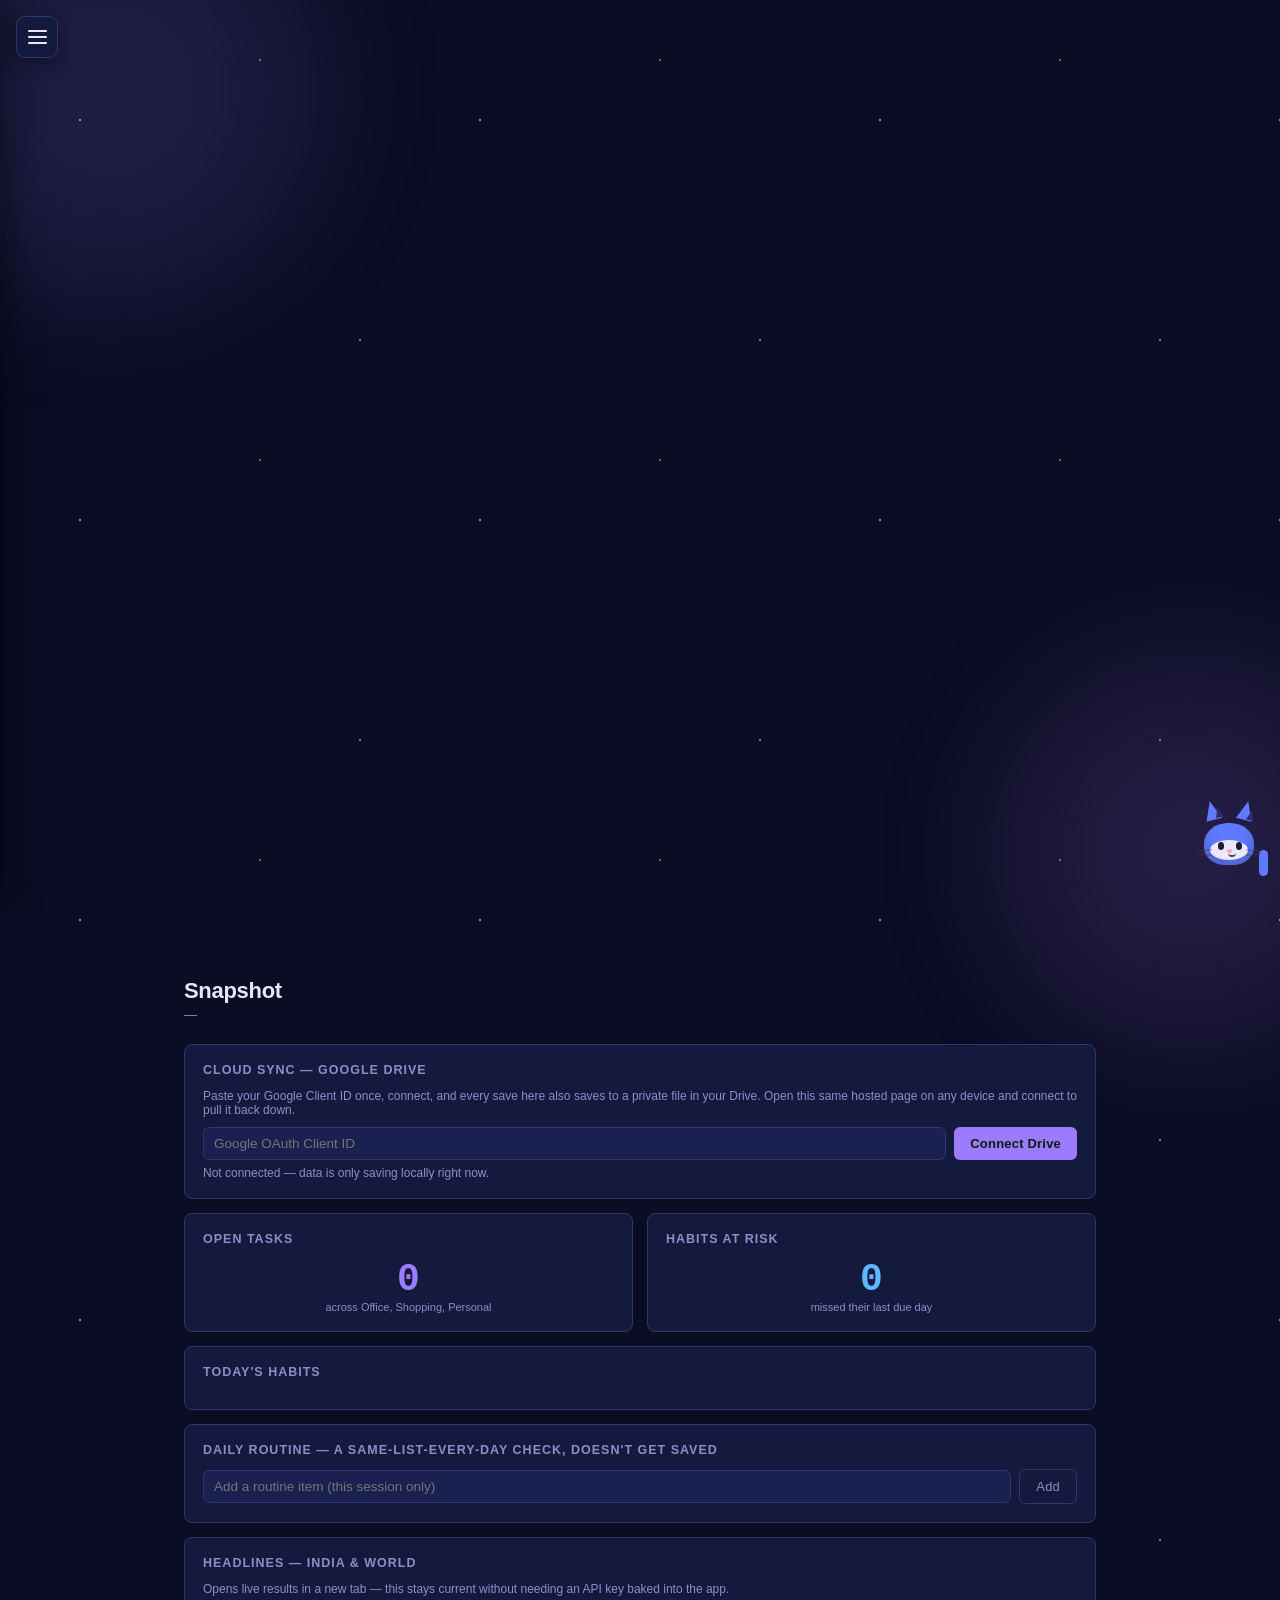
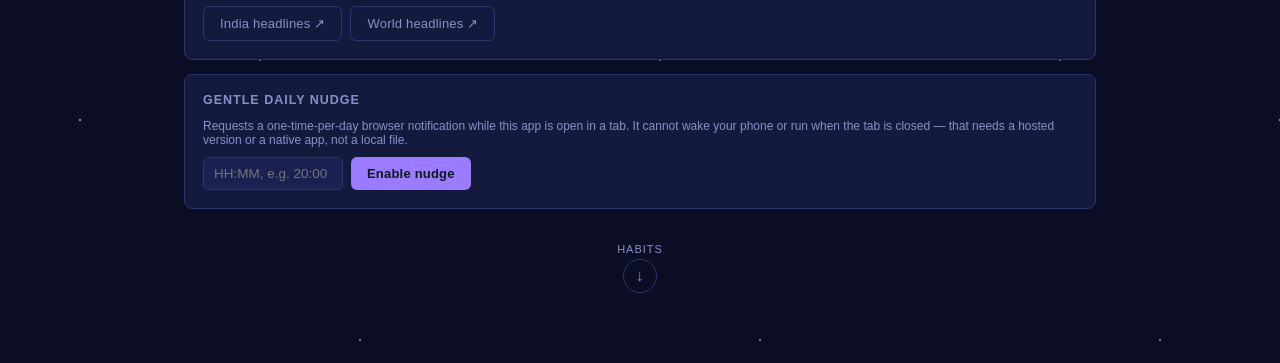
==== commit 7e8a7834: "Add files via upload" ====
--- a/index.html
+++ b/index.html
@@ -5,7 +5,7 @@
 <meta name="viewport" content="width=device-width, initial-scale=1.0">
 <title>LOGBOOK — Personal Ops</title>
 <script src="https://accounts.google.com/gsi/client" async defer></script>
-<link rel="stylesheet" href="style.css?v=15">
+<link rel="stylesheet" href="style.css?v=16">
 </head>
 <body>
 
@@ -17,7 +17,7 @@
       <div class="mark">LOGBOOK</div>
       <h1>Personal Ops</h1>
       <div class="sub">works offline · saves to this browser</div>
-      <div class="sub" id="buildStamp" style="margin-top:4px; opacity:.6;">build v15</div>
+      <div class="sub" id="buildStamp" style="margin-top:4px; opacity:.6;">build v16</div>
     </div>
     <div class="tab active" data-view="snapshot"><span class="n">01</span> Snapshot</div>
     <div class="tab" data-view="habits"><span class="n">02</span> Habits</div>
@@ -534,6 +534,6 @@
   </div>
 </div>
 
-<script src="app.js?v=15"></script>
+<script src="app.js?v=16"></script>
 </body>
 </html>
--- a/style.css
+++ b/style.css
@@ -128,6 +128,7 @@
   .proj .name{ font-weight:600; font-size:14px; }
   .proj .meta{ font-size:12px; color:var(--muted); margin-top:3px; }
   .proj select{ width:auto; font-size:11px; padding:3px 6px; }
+  .quicklist select{ width:auto; }
 
   table{ width:100%; border-collapse:collapse; font-size:13px; }
   th{ text-align:left; color:var(--muted); font-weight:600; font-size:11px; text-transform:uppercase; letter-spacing:.5px; padding:6px 8px; border-bottom:1px solid var(--line); }
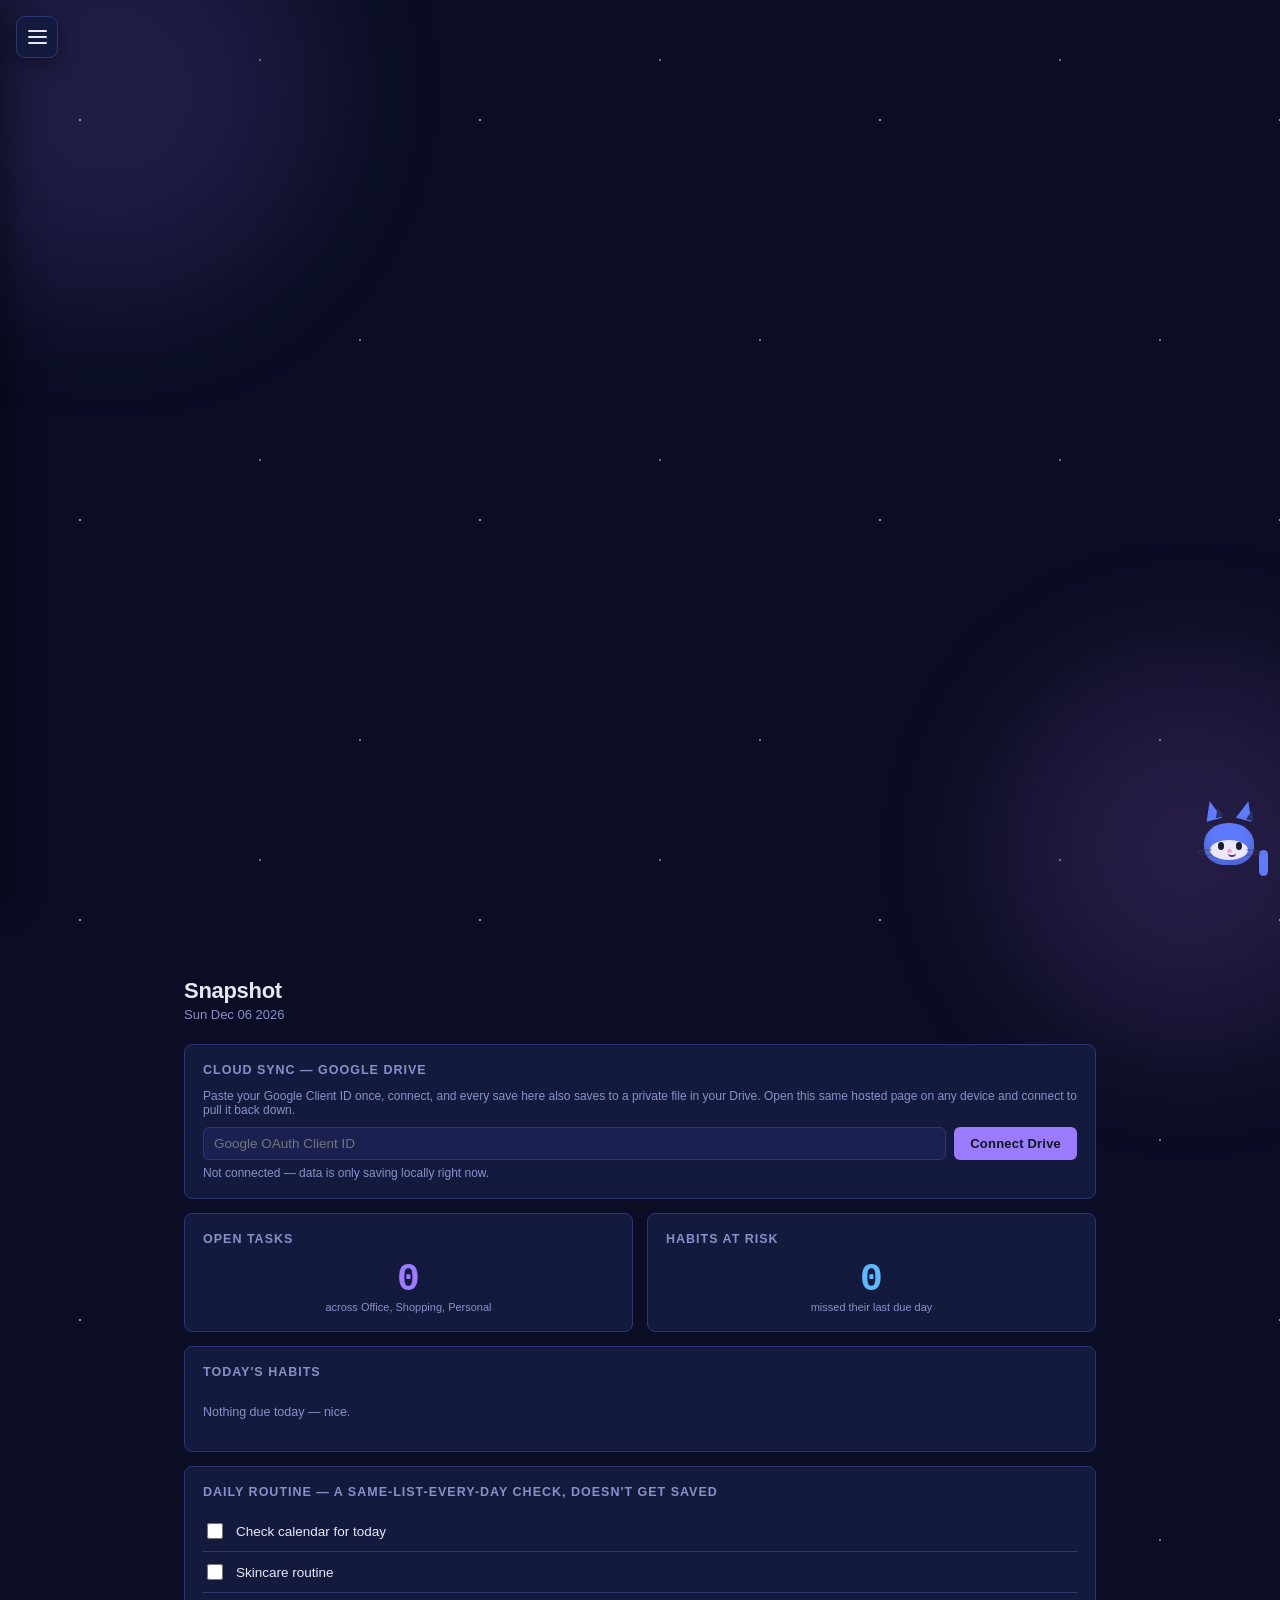
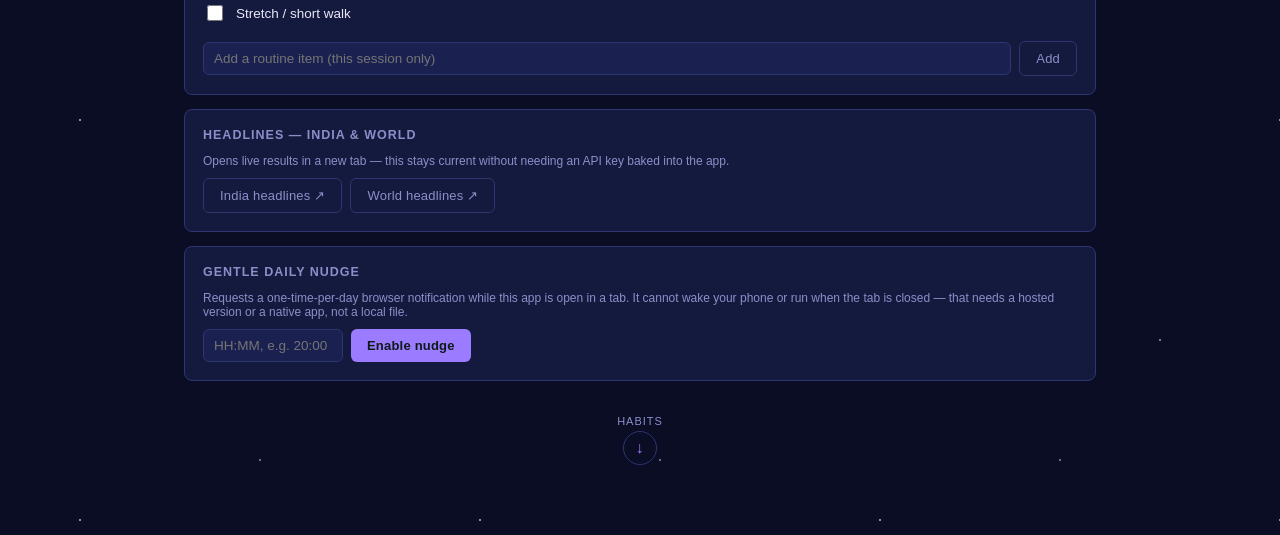
==== commit 3542455c: "Add files via upload" ====
--- a/index.html
+++ b/index.html
@@ -534,6 +534,6 @@
   </div>
 </div>
 
-<script src="app.js?v=16"></script>
+<script src="app.js?v=17"></script>
 </body>
 </html>
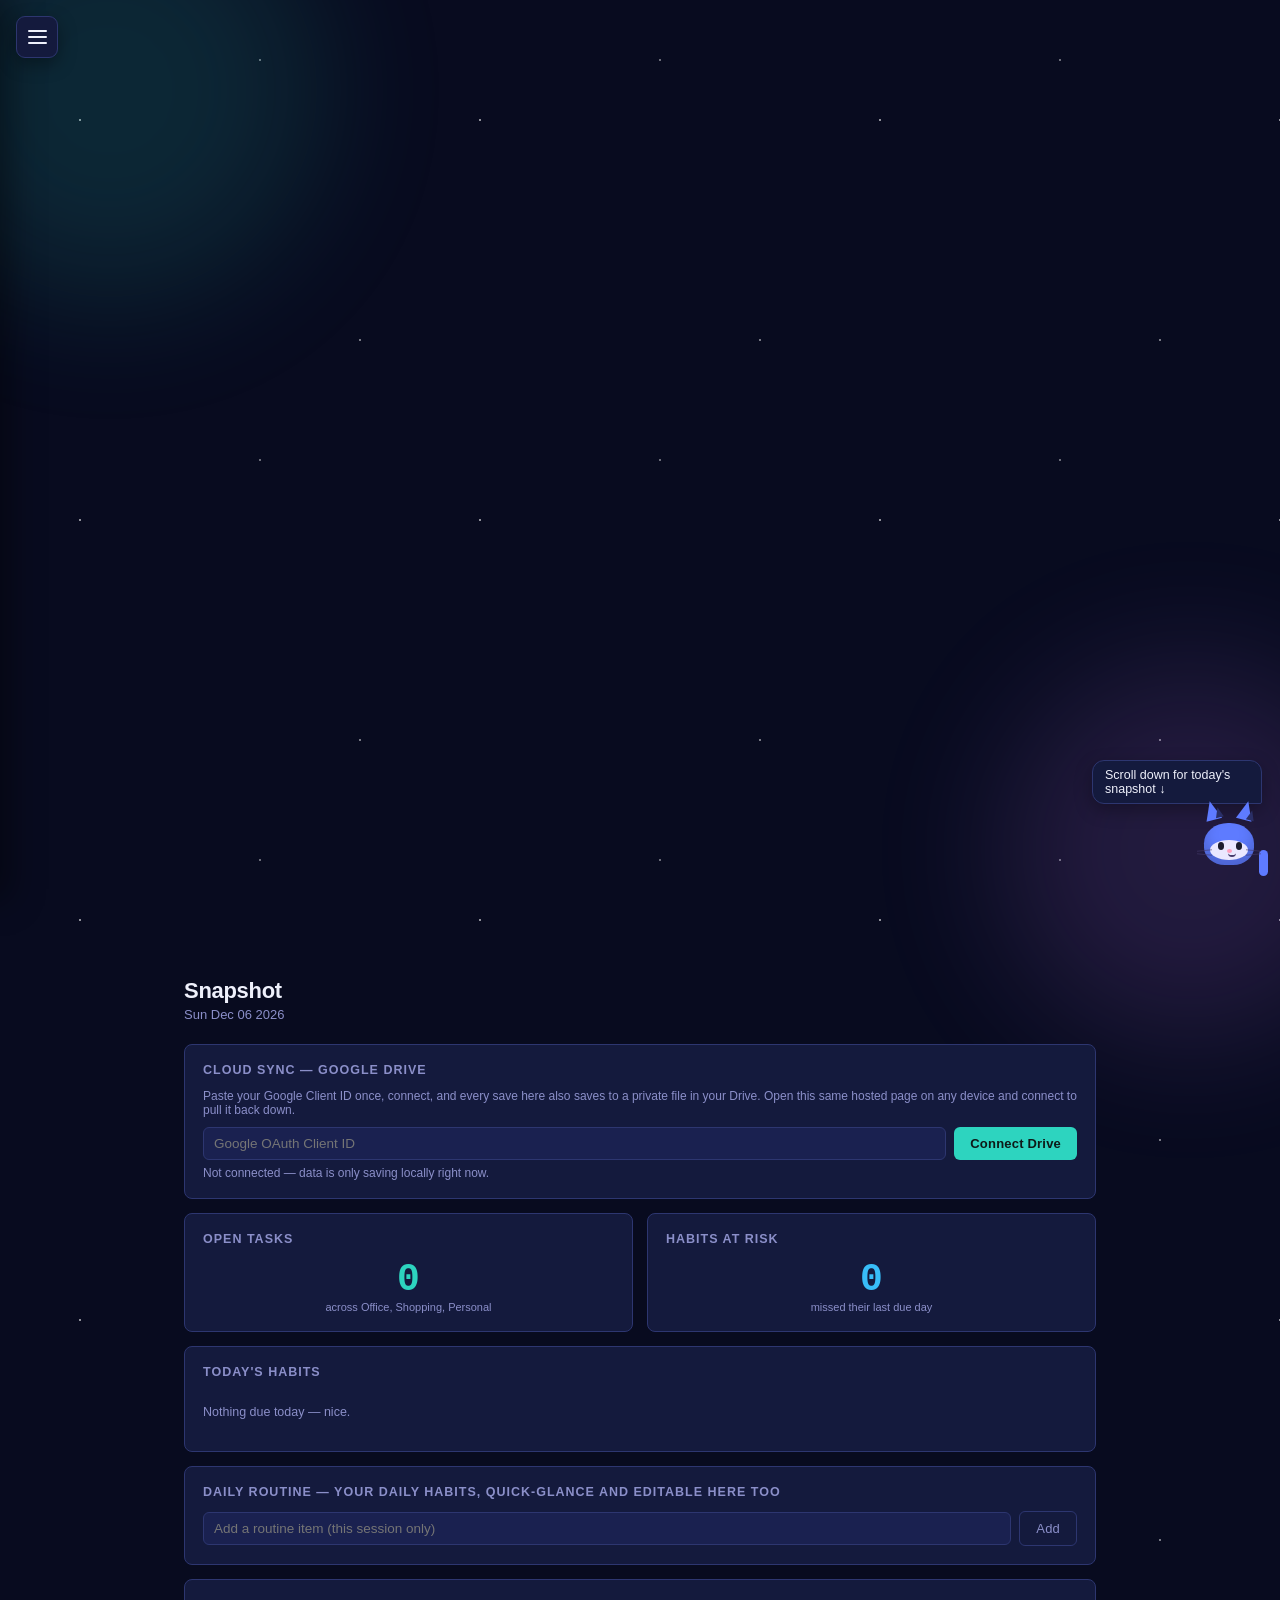
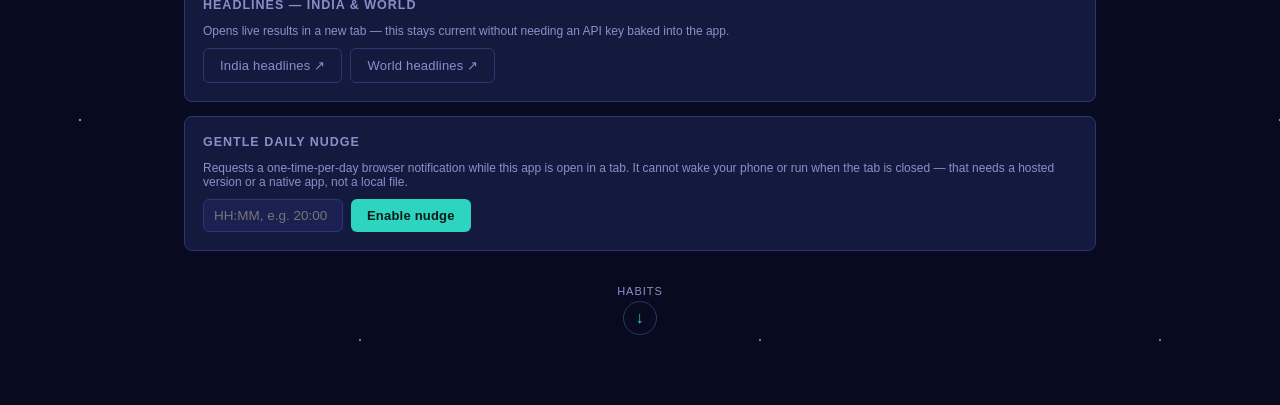
==== commit 0485c178: "Add files via upload" ====
--- a/index.html
+++ b/index.html
@@ -5,7 +5,7 @@
 <meta name="viewport" content="width=device-width, initial-scale=1.0">
 <title>LOGBOOK — Personal Ops</title>
 <script src="https://accounts.google.com/gsi/client" async defer></script>
-<link rel="stylesheet" href="style.css?v=16">
+<link rel="stylesheet" href="style.css?v=17">
 </head>
 <body>
 
@@ -72,7 +72,7 @@
       </div>
 
       <div class="card" style="margin-top:14px;">
-        <h3>Daily routine — a same-list-every-day check, doesn't get saved</h3>
+        <h3>Daily routine — your daily habits, quick-glance and editable here too</h3>
         <ul class="quicklist" id="routineList"></ul>
         <div class="row" style="margin-top:8px;">
           <input type="text" id="routineInput" placeholder="Add a routine item (this session only)">
@@ -147,17 +147,17 @@
         </select>
       </div>
       <div class="card" style="margin-bottom:14px;">
-        <h3>Open</h3>
+        <h3 style="color:var(--amber);">Open</h3>
         <ul class="quicklist" id="tasksOpenList"></ul>
         <div class="empty" id="tasksOpenEmpty" style="display:none;">Nothing open.</div>
       </div>
       <div class="card" style="margin-bottom:14px;">
-        <h3>In progress</h3>
+        <h3 style="color:var(--violet);">In progress</h3>
         <ul class="quicklist" id="tasksProgressList"></ul>
         <div class="empty" id="tasksProgressEmpty" style="display:none;">Nothing in progress.</div>
       </div>
       <div class="card">
-        <h3>Closed</h3>
+        <h3 style="color:var(--teal);">Closed</h3>
         <ul class="quicklist" id="tasksClosedList"></ul>
         <div class="empty" id="tasksClosedEmpty" style="display:none;">Nothing closed yet.</div>
       </div>
@@ -534,6 +534,6 @@
   </div>
 </div>
 
-<script src="app.js?v=17"></script>
+<script src="app.js?v=18"></script>
 </body>
 </html>
--- a/style.css
+++ b/style.css
@@ -1,13 +1,14 @@
 :root{
-    --bg:#0a0d24;
+    --bg:#080b1f;
     --panel:#141a3d;
     --panel-2:#1a2150;
     --line:#2d3670;
-    --text:#e9e7f7;
+    --text:#eef0fb;
     --muted:#8b8fc9;
-    --teal:#9b7bff;
-    --amber:#5eb8ff;
-    --red:#ff5c8a;
+    --teal:#2dd4bf;
+    --violet:#a78bfa;
+    --amber:#38bdf8;
+    --red:#fb7185;
     --mono: 'SFMono-Regular', Consolas, 'Liberation Mono', Menlo, monospace;
     --sans: -apple-system, BlinkMacSystemFont, 'Segoe UI', sans-serif;
   }
@@ -116,11 +117,11 @@
   .stat-row{ display:flex; justify-content:space-around; text-align:center; margin-top:26px; }
 
   .pill{ display:inline-block; padding:2px 9px; border-radius:20px; font-size:10.5px; font-weight:700; letter-spacing:.4px; text-transform:uppercase; }
-  .pill.work{ background:rgba(79,184,166,.15); color:var(--teal); }
-  .pill.personal{ background:rgba(224,164,88,.15); color:var(--amber); }
-  .pill.active{ background:rgba(79,184,166,.15); color:var(--teal); }
+  .pill.work{ background:rgba(45,212,191,.15); color:var(--teal); }
+  .pill.personal{ background:rgba(56,189,248,.15); color:var(--amber); }
+  .pill.active{ background:rgba(45,212,191,.15); color:var(--teal); }
   .pill.paused{ background:rgba(139,149,161,.15); color:var(--muted); }
-  .pill.done{ background:rgba(79,184,166,.25); color:var(--teal); }
+  .pill.done{ background:rgba(45,212,191,.25); color:var(--teal); }
 
   .proj{ border-bottom:1px solid var(--line); padding:12px 0; }
   .proj:last-child{ border-bottom:none; }
@@ -208,7 +209,7 @@
     padding:22px; font-size:17px; font-weight:600; cursor:pointer; user-select:none;
     transition:transform .35s; transform-style:preserve-3d;
   }
-  .fc-card.flipped{ background:linear-gradient(135deg, rgba(79,184,166,.18), var(--panel-2)); }
+  .fc-card.flipped{ background:linear-gradient(135deg, rgba(45,212,191,.18), var(--panel-2)); }
   .fc-progress{ font-family:var(--mono); font-size:11px; color:var(--muted); margin-top:10px; }
 
   /* ---------- memory game ---------- */
@@ -218,7 +219,7 @@
     display:flex; align-items:center; justify-content:center; font-size:22px; cursor:pointer;
     transition:transform .2s;
   }
-  .mem-tile.flipped, .mem-tile.matched{ background:rgba(79,184,166,.15); border-color:var(--teal); transform:scale(1.03); }
+  .mem-tile.flipped, .mem-tile.matched{ background:rgba(45,212,191,.15); border-color:var(--teal); transform:scale(1.03); }
   .mem-tile.matched{ opacity:.55; cursor:default; }
 
   /* number count-up feel on snapshot */
@@ -310,8 +311,8 @@
   color:var(--text); padding:10px 14px; border-radius:8px; margin-bottom:8px; cursor:pointer; font-size:13.5px;
 }
 .quiz-opt:hover{ border-color:var(--teal); }
-.quiz-opt.correct{ border-color:var(--teal); background:rgba(79,184,166,.18); }
-.quiz-opt.wrong{ border-color:var(--red); background:rgba(217,118,90,.18); }
+.quiz-opt.correct{ border-color:var(--teal); background:rgba(45,212,191,.18); }
+.quiz-opt.wrong{ border-color:var(--red); background:rgba(251,113,133,.18); }
 
 /* ---------- notes reading cards ---------- */
 .note-card{ background:var(--panel); border:1px solid var(--line); border-radius:8px; padding:16px; margin-bottom:12px; }
@@ -321,7 +322,7 @@
 /* ---------- game picker ---------- */
 .game-pick-btn{ transition:transform .18s ease, border-color .18s ease; }
 .game-pick-btn:hover{ border-color:var(--teal); transform:translateY(-2px); }
-.game-pick-btn.active{ border-color:var(--teal); background:rgba(155,123,255,.12); }
+.game-pick-btn.active{ border-color:var(--violet); background:rgba(167,139,250,.12); }
 
 /* ---------- vision board slideshow banner ---------- */
 .vision-banner{
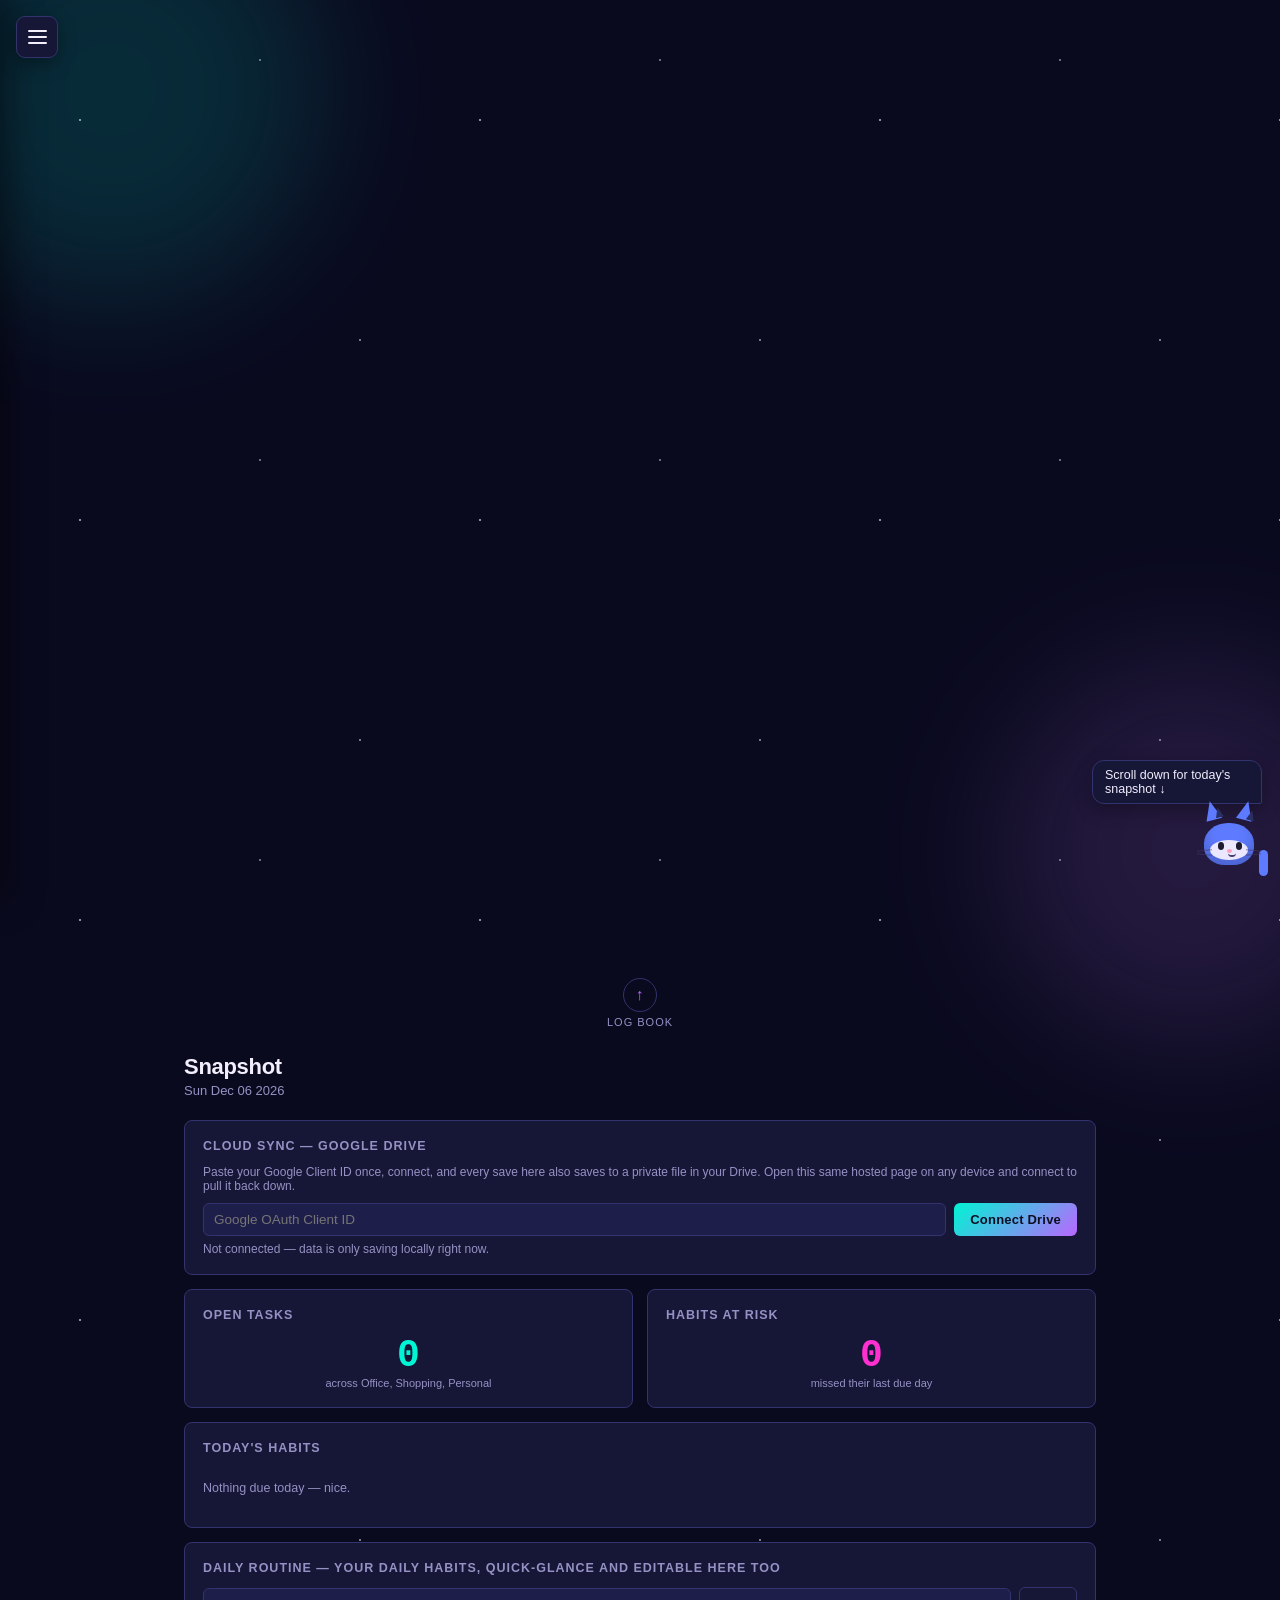
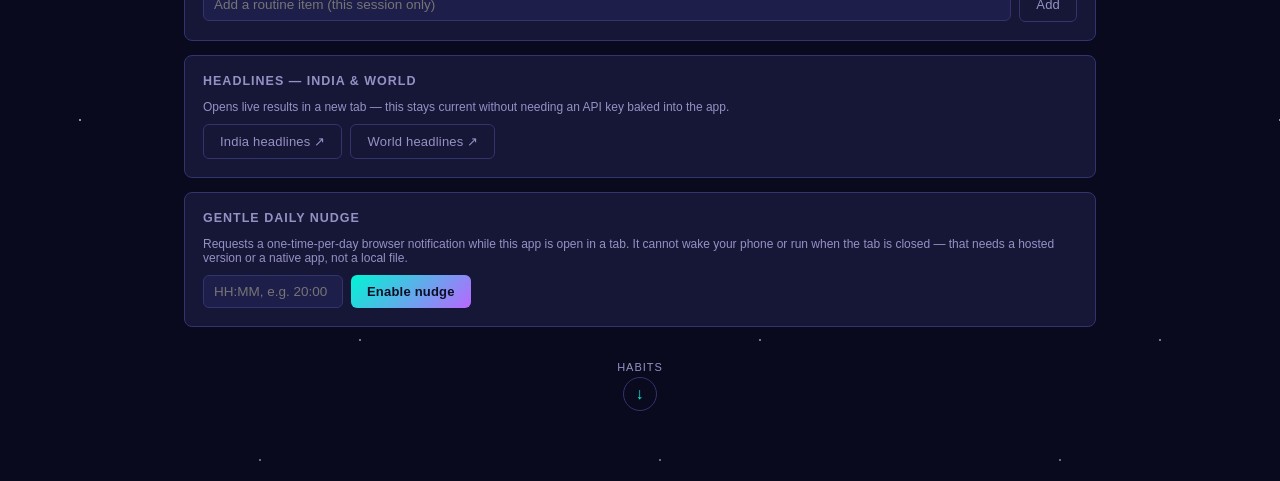
==== commit 149a955b: "Add files via upload" ====
--- a/index.html
+++ b/index.html
@@ -5,7 +5,7 @@
 <meta name="viewport" content="width=device-width, initial-scale=1.0">
 <title>LOGBOOK — Personal Ops</title>
 <script src="https://accounts.google.com/gsi/client" async defer></script>
-<link rel="stylesheet" href="style.css?v=17">
+<link rel="stylesheet" href="style.css?v=18">
 </head>
 <body>
 
@@ -37,6 +37,7 @@
 
     <!-- SNAPSHOT -->
     <div class="view active" id="view-snapshot">
+      <div class="flow-prev" onclick="flowAdvance('snapshot','prev')" data-flow="snapshot"><div class="flow-arrow up">↑</div><span></span></div>
       <h2 class="title">Snapshot</h2>
       <p class="lede" id="snapDate">—</p>
 
@@ -107,6 +108,7 @@
 
     <!-- HABITS -->
     <div class="view" id="view-habits">
+      <div class="flow-prev" onclick="flowAdvance('habits','prev')" data-flow="habits"><div class="flow-arrow up">↑</div><span></span></div>
       <h2 class="title">Habits</h2>
       <p class="lede">Recurring things that never really finish — streak-based, grouped by category.</p>
       <div class="card" style="margin-bottom:14px;">
@@ -130,6 +132,7 @@
 
     <!-- TASKS -->
     <div class="view" id="view-tasks">
+      <div class="flow-prev" onclick="flowAdvance('tasks','prev')" data-flow="tasks"><div class="flow-arrow up">↑</div><span></span></div>
       <h2 class="title">Tasks</h2>
       <p class="lede">One-off, closable things — grouped by status, filterable by category.</p>
       <div class="card" style="margin-bottom:14px;">
@@ -168,6 +171,7 @@
     <!-- TODAY -->
     <!-- OFFICE -->
     <div class="view" id="view-office">
+      <div class="flow-prev" onclick="flowAdvance('office','prev')" data-flow="office"><div class="flow-arrow up">↑</div><span></span></div>
       <h2 class="title">Office</h2>
       <p class="lede">Work only — tasks, due dates, and a proper record of what did or didn't get done.</p>
       <div class="card" style="margin-bottom:14px;">
@@ -219,6 +223,7 @@
     </div>
 
     <div class="view" id="view-shopping">
+      <div class="flow-prev" onclick="flowAdvance('shopping','prev')" data-flow="shopping"><div class="flow-arrow up">↑</div><span></span></div>
       <h2 class="title">Shopping</h2>
       <p class="lede">Groceries, household, clothes — whatever's on the list before you head out.</p>
       <div class="grid cols-2">
@@ -247,6 +252,7 @@
 
     <!-- HISTORY -->
     <div class="view" id="view-history">
+      <div class="flow-prev" onclick="flowAdvance('history','prev')" data-flow="history"><div class="flow-arrow up">↑</div><span></span></div>
       <h2 class="title">Log Book</h2>
       <p class="lede">Everything you've logged, most recent first.</p>
       <div class="card">
@@ -261,6 +267,7 @@
 
     <!-- PROJECTS -->
     <div class="view" id="view-projects">
+      <div class="flow-prev" onclick="flowAdvance('projects','prev')" data-flow="projects"><div class="flow-arrow up">↑</div><span></span></div>
       <h2 class="title">Projects</h2>
       <p class="lede">Work and personal, in one place. Status updates as things move.</p>
       <div class="card">
@@ -277,6 +284,7 @@
 
     <!-- NOTES -->
     <div class="view" id="view-notes">
+      <div class="flow-prev" onclick="flowAdvance('notes','prev')" data-flow="notes"><div class="flow-arrow up">↑</div><span></span></div>
       <h2 class="title">Notes</h2>
       <p class="lede">Everything you've written under each project, gathered for a calm read.</p>
       <div id="notesList"></div>
@@ -286,6 +294,7 @@
 
     <!-- FINANCE -->
     <div class="view" id="view-finance">
+      <div class="flow-prev" onclick="flowAdvance('finance','prev')" data-flow="finance"><div class="flow-arrow up">↑</div><span></span></div>
       <h2 class="title">Finance</h2>
       <p class="lede">Set your baseline, then let daily entries build the picture.</p>
       <div class="grid cols-2">
@@ -348,6 +357,7 @@
 
     <!-- GOALS -->
     <div class="view" id="view-goals">
+      <div class="flow-prev" onclick="flowAdvance('goals','prev')" data-flow="goals"><div class="flow-arrow up">↑</div><span></span></div>
       <h2 class="title">Goals</h2>
       <p class="lede">The big picture — checked weekly or monthly, not daily. Goals plus your vision board, together.</p>
       <div class="row" style="margin-bottom:14px;">
@@ -403,6 +413,7 @@
 
     <!-- PLAY -->
     <div class="view" id="view-play">
+      <div class="flow-prev" onclick="flowAdvance('play','prev')" data-flow="play"><div class="flow-arrow up">↑</div><span></span></div>
       <h2 class="title">Play</h2>
       <p class="lede">Pick a game — nothing repeats until you've been through the whole set.</p>
 
@@ -484,6 +495,7 @@
 
     <!-- IDEAS -->
     <div class="view" id="view-ideas">
+      <div class="flow-prev" onclick="flowAdvance('ideas','prev')" data-flow="ideas"><div class="flow-arrow up">↑</div><span></span></div>
       <h2 class="title">Ideas</h2>
       <p class="lede">Dump it here instead of a sticky note. Sort it out later.</p>
       <div class="card">
@@ -534,6 +546,6 @@
   </div>
 </div>
 
-<script src="app.js?v=18"></script>
+<script src="app.js?v=19"></script>
 </body>
 </html>
--- a/style.css
+++ b/style.css
@@ -1,14 +1,15 @@
 :root{
-    --bg:#080b1f;
-    --panel:#141a3d;
-    --panel-2:#1a2150;
-    --line:#2d3670;
-    --text:#eef0fb;
-    --muted:#8b8fc9;
-    --teal:#2dd4bf;
-    --violet:#a78bfa;
-    --amber:#38bdf8;
-    --red:#fb7185;
+    --bg:#0a0a1f;
+    --panel:#161637;
+    --panel-2:#1e1e4a;
+    --line:#33336e;
+    --text:#f2eefc;
+    --muted:#9691c4;
+    --teal:#00f5d4;
+    --violet:#b967ff;
+    --amber:#ff2fd0;
+    --red:#ff6b4a;
+    --lime:#c6ff3d;
     --mono: 'SFMono-Regular', Consolas, 'Liberation Mono', Menlo, monospace;
     --sans: -apple-system, BlinkMacSystemFont, 'Segoe UI', sans-serif;
   }
@@ -57,7 +58,7 @@
   }
   .tab .n{ font-family:var(--mono); font-size:10px; color:var(--muted); width:16px; }
   .tab:hover{ color:var(--text); background:var(--panel-2); }
-  .tab.active{ color:var(--text); border-left-color:var(--teal); background:var(--panel-2); font-weight:600; }
+  .tab.active{ color:var(--text); border-left:2px solid var(--amber); background:var(--panel-2); font-weight:600; }
   .tab.active .n{ color:var(--teal); }
 
   main{ width:100%; padding:78px 34px 60px 34px; max-width:980px; margin:0 auto; }
@@ -87,10 +88,10 @@
   input:focus, textarea:focus, select:focus{ outline:2px solid var(--teal); outline-offset:1px; }
 
   button{
-    background:var(--teal); color:#0e1a18; border:none; padding:9px 16px; border-radius:6px;
+    background:linear-gradient(135deg, var(--teal), var(--violet)); color:#0e0e24; border:none; padding:9px 16px; border-radius:6px;
     font-weight:700; font-size:13px; cursor:pointer; letter-spacing:.2px;
   }
-  button:hover{ filter:brightness(1.08); }
+  button:hover{ filter:brightness(1.12); }
   button.ghost{ background:transparent; border:1px solid var(--line); color:var(--muted); font-weight:500; }
   button.ghost:hover{ color:var(--text); border-color:var(--teal); }
   button.danger{ background:transparent; color:var(--red); border:1px solid var(--red); padding:4px 8px; font-size:11px;}
@@ -117,11 +118,11 @@
   .stat-row{ display:flex; justify-content:space-around; text-align:center; margin-top:26px; }
 
   .pill{ display:inline-block; padding:2px 9px; border-radius:20px; font-size:10.5px; font-weight:700; letter-spacing:.4px; text-transform:uppercase; }
-  .pill.work{ background:rgba(45,212,191,.15); color:var(--teal); }
-  .pill.personal{ background:rgba(56,189,248,.15); color:var(--amber); }
-  .pill.active{ background:rgba(45,212,191,.15); color:var(--teal); }
+  .pill.work{ background:rgba(0,245,212,.15); color:var(--teal); }
+  .pill.personal{ background:rgba(255,47,208,.15); color:var(--amber); }
+  .pill.active{ background:rgba(0,245,212,.15); color:var(--teal); }
   .pill.paused{ background:rgba(139,149,161,.15); color:var(--muted); }
-  .pill.done{ background:rgba(45,212,191,.25); color:var(--teal); }
+  .pill.done{ background:rgba(0,245,212,.25); color:var(--teal); }
 
   .proj{ border-bottom:1px solid var(--line); padding:12px 0; }
   .proj:last-child{ border-bottom:none; }
@@ -209,7 +210,7 @@
     padding:22px; font-size:17px; font-weight:600; cursor:pointer; user-select:none;
     transition:transform .35s; transform-style:preserve-3d;
   }
-  .fc-card.flipped{ background:linear-gradient(135deg, rgba(45,212,191,.18), var(--panel-2)); }
+  .fc-card.flipped{ background:linear-gradient(135deg, rgba(0,245,212,.18), var(--panel-2)); }
   .fc-progress{ font-family:var(--mono); font-size:11px; color:var(--muted); margin-top:10px; }
 
   /* ---------- memory game ---------- */
@@ -219,7 +220,7 @@
     display:flex; align-items:center; justify-content:center; font-size:22px; cursor:pointer;
     transition:transform .2s;
   }
-  .mem-tile.flipped, .mem-tile.matched{ background:rgba(45,212,191,.15); border-color:var(--teal); transform:scale(1.03); }
+  .mem-tile.flipped, .mem-tile.matched{ background:rgba(0,245,212,.15); border-color:var(--teal); transform:scale(1.03); }
   .mem-tile.matched{ opacity:.55; cursor:default; }
 
   /* number count-up feel on snapshot */
@@ -305,14 +306,23 @@
 @keyframes arrowBob{ 0%,100%{ transform:translateY(0); } 50%{ transform:translateY(4px); } }
 .flow-next:hover .flow-arrow{ border-color:var(--teal); }
 
+.flow-prev{
+  display:flex; flex-direction:column; align-items:center; gap:4px;
+  margin:0 auto 26px auto; cursor:pointer; color:var(--muted); font-size:11px;
+  text-transform:uppercase; letter-spacing:1px; width:fit-content;
+}
+.flow-prev .flow-arrow{ animation: arrowBobUp 1.8s ease-in-out infinite; color:var(--violet); }
+@keyframes arrowBobUp{ 0%,100%{ transform:translateY(0); } 50%{ transform:translateY(-4px); } }
+.flow-prev:hover .flow-arrow{ border-color:var(--violet); }
+
 /* ---------- quiz ---------- */
 .quiz-opt{
   display:block; width:100%; text-align:left; background:var(--panel-2); border:1px solid var(--line);
   color:var(--text); padding:10px 14px; border-radius:8px; margin-bottom:8px; cursor:pointer; font-size:13.5px;
 }
 .quiz-opt:hover{ border-color:var(--teal); }
-.quiz-opt.correct{ border-color:var(--teal); background:rgba(45,212,191,.18); }
-.quiz-opt.wrong{ border-color:var(--red); background:rgba(251,113,133,.18); }
+.quiz-opt.correct{ border-color:var(--teal); background:rgba(0,245,212,.18); }
+.quiz-opt.wrong{ border-color:var(--red); background:rgba(255,107,74,.18); }
 
 /* ---------- notes reading cards ---------- */
 .note-card{ background:var(--panel); border:1px solid var(--line); border-radius:8px; padding:16px; margin-bottom:12px; }
@@ -322,7 +332,7 @@
 /* ---------- game picker ---------- */
 .game-pick-btn{ transition:transform .18s ease, border-color .18s ease; }
 .game-pick-btn:hover{ border-color:var(--teal); transform:translateY(-2px); }
-.game-pick-btn.active{ border-color:var(--violet); background:rgba(167,139,250,.12); }
+.game-pick-btn.active{ border-color:var(--violet); background:rgba(185,103,255,.12); }
 
 /* ---------- vision board slideshow banner ---------- */
 .vision-banner{
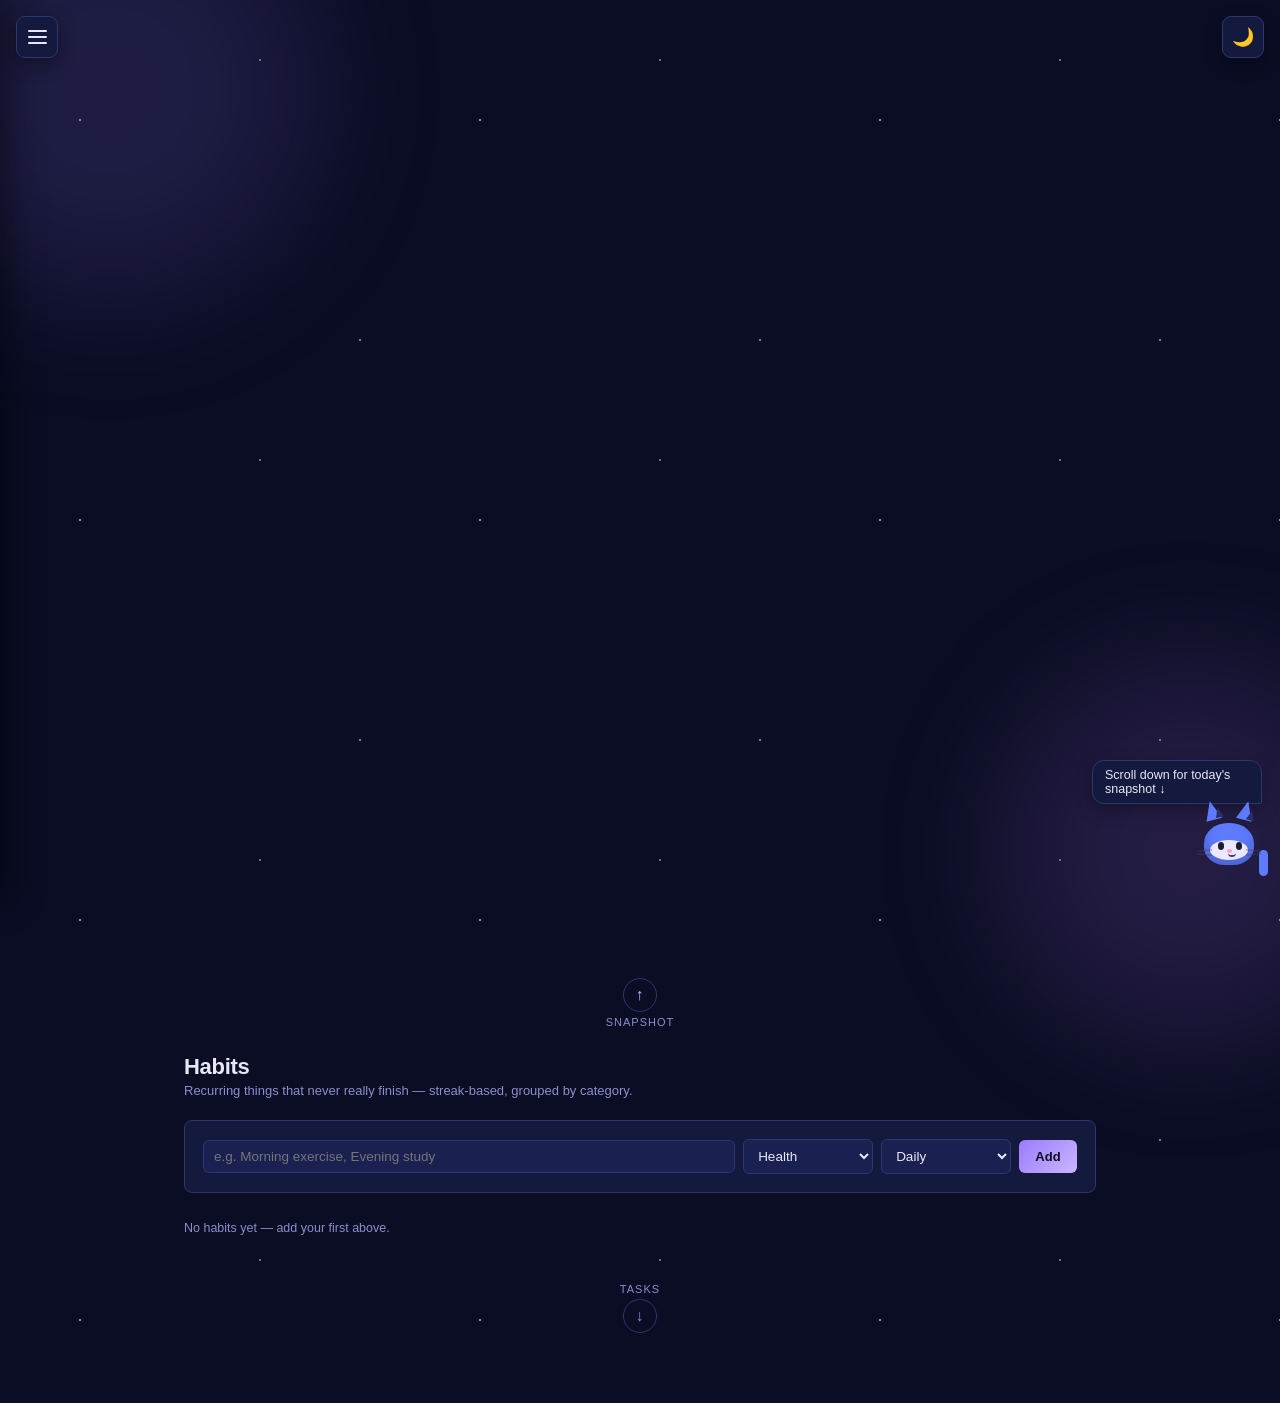
==== commit e401bf27: "Add files via upload" ====
--- a/index.html
+++ b/index.html
@@ -5,12 +5,13 @@
 <meta name="viewport" content="width=device-width, initial-scale=1.0">
 <title>LOGBOOK — Personal Ops</title>
 <script src="https://accounts.google.com/gsi/client" async defer></script>
-<link rel="stylesheet" href="style.css?v=18">
+<link rel="stylesheet" href="style.css?v=19">
 </head>
 <body>
 
 <div class="shell">
   <div class="hamburger" id="hamburger" onclick="toggleNav()"><span></span><span></span><span></span></div>
+  <div class="theme-toggle" id="themeToggle" onclick="toggleTheme()" title="Switch light/dark">🌙</div>
   <div class="nav-backdrop" id="navBackdrop" onclick="closeNav()"></div>
   <nav class="rail" id="navRail">
     <div class="brand">
@@ -546,6 +547,6 @@
   </div>
 </div>
 
-<script src="app.js?v=19"></script>
+<script src="app.js?v=20"></script>
 </body>
 </html>
--- a/style.css
+++ b/style.css
@@ -1,17 +1,45 @@
 :root{
-    --bg:#0a0a1f;
-    --panel:#161637;
-    --panel-2:#1e1e4a;
-    --line:#33336e;
-    --text:#f2eefc;
-    --muted:#9691c4;
-    --teal:#00f5d4;
-    --violet:#b967ff;
-    --amber:#ff2fd0;
-    --red:#ff6b4a;
-    --lime:#c6ff3d;
+    --bg:#0a0d24;
+    --panel:#141a3d;
+    --panel-2:#1a2150;
+    --line:#2d3670;
+    --text:#e9e7f7;
+    --muted:#8b8fc9;
+    --teal:#9b7bff;
+    --teal-rgb:155,123,255;
+    --violet:#c9b6ff;
+    --violet-rgb:201,182,255;
+    --amber:#5eb8ff;
+    --amber-rgb:94,184,255;
+    --red:#f87171;
+    --red-rgb:248,113,113;
+    --lime:#8be08b;
+    --lime-rgb:139,224,139;
+    --star-opacity:1;
     --mono: 'SFMono-Regular', Consolas, 'Liberation Mono', Menlo, monospace;
     --sans: -apple-system, BlinkMacSystemFont, 'Segoe UI', sans-serif;
+  }
+  body.theme-light{
+    --bg:#f5f6fd;
+    --panel:#ffffffa6;
+    --panel-2:#ffffffcc;
+    --line:#d8ddf5;
+    --text:#2c2a5c;
+    --muted:#7a7aa8;
+    --teal:#7c8cf0;
+    --teal-rgb:124,140,240;
+    --violet:#a78bfa;
+    --violet-rgb:167,139,250;
+    --amber:#5b9fe0;
+    --amber-rgb:91,159,224;
+    --red:#e0685b;
+    --red-rgb:224,104,91;
+    --lime:#5fc98a;
+    --lime-rgb:95,201,138;
+    --star-opacity:0;
+  }
+  body.theme-light{
+    background-repeat:no-repeat; background-attachment:fixed;
   }
   *{box-sizing:border-box;}
   body{
@@ -25,6 +53,20 @@
       radial-gradient(1.5px 1.5px at 90% 85%, rgba(255,255,255,.45) 50%, transparent 50%),
       radial-gradient(1px 1px at 10% 65%, rgba(255,255,255,.35) 50%, transparent 50%);
     background-repeat:repeat; background-size:400px 400px;
+    opacity:1; transition:background .4s ease, color .3s ease;
+  }
+  body.theme-light{ background-blend-mode:normal; }
+  body.theme-light{
+    background-image:
+      radial-gradient(circle at 15% 10%, rgba(179,196,255,0.5), transparent 45%),
+      radial-gradient(circle at 85% 0%, rgba(203,182,255,0.5), transparent 45%),
+      radial-gradient(circle at 50% 100%, rgba(179,224,255,0.4), transparent 50%);
+  }
+  .theme-toggle{
+    position:fixed; top:16px; right:16px; z-index:210; width:42px; height:42px; border-radius:9px;
+    background:var(--panel); border:1px solid var(--line); cursor:pointer;
+    display:flex; align-items:center; justify-content:center; font-size:18px;
+    box-shadow:0 6px 18px rgba(0,0,0,.25);
   }
   .shell{ display:block; min-height:100vh; }
   .hamburger{
@@ -58,7 +100,7 @@
   }
   .tab .n{ font-family:var(--mono); font-size:10px; color:var(--muted); width:16px; }
   .tab:hover{ color:var(--text); background:var(--panel-2); }
-  .tab.active{ color:var(--text); border-left:2px solid var(--amber); background:var(--panel-2); font-weight:600; }
+  .tab.active{ color:var(--text); border-left:2px solid var(--teal); background:var(--panel-2); font-weight:600; }
   .tab.active .n{ color:var(--teal); }
 
   main{ width:100%; padding:78px 34px 60px 34px; max-width:980px; margin:0 auto; }
@@ -118,11 +160,11 @@
   .stat-row{ display:flex; justify-content:space-around; text-align:center; margin-top:26px; }
 
   .pill{ display:inline-block; padding:2px 9px; border-radius:20px; font-size:10.5px; font-weight:700; letter-spacing:.4px; text-transform:uppercase; }
-  .pill.work{ background:rgba(0,245,212,.15); color:var(--teal); }
-  .pill.personal{ background:rgba(255,47,208,.15); color:var(--amber); }
-  .pill.active{ background:rgba(0,245,212,.15); color:var(--teal); }
+  .pill.work{ background:rgba(var(--teal-rgb),.15); color:var(--teal); }
+  .pill.personal{ background:rgba(var(--amber-rgb),.15); color:var(--amber); }
+  .pill.active{ background:rgba(var(--teal-rgb),.15); color:var(--teal); }
   .pill.paused{ background:rgba(139,149,161,.15); color:var(--muted); }
-  .pill.done{ background:rgba(0,245,212,.25); color:var(--teal); }
+  .pill.done{ background:rgba(var(--teal-rgb),.25); color:var(--teal); }
 
   .proj{ border-bottom:1px solid var(--line); padding:12px 0; }
   .proj:last-child{ border-bottom:none; }
@@ -210,7 +252,7 @@
     padding:22px; font-size:17px; font-weight:600; cursor:pointer; user-select:none;
     transition:transform .35s; transform-style:preserve-3d;
   }
-  .fc-card.flipped{ background:linear-gradient(135deg, rgba(0,245,212,.18), var(--panel-2)); }
+  .fc-card.flipped{ background:linear-gradient(135deg, rgba(var(--teal-rgb),.18), var(--panel-2)); }
   .fc-progress{ font-family:var(--mono); font-size:11px; color:var(--muted); margin-top:10px; }
 
   /* ---------- memory game ---------- */
@@ -220,7 +262,7 @@
     display:flex; align-items:center; justify-content:center; font-size:22px; cursor:pointer;
     transition:transform .2s;
   }
-  .mem-tile.flipped, .mem-tile.matched{ background:rgba(0,245,212,.15); border-color:var(--teal); transform:scale(1.03); }
+  .mem-tile.flipped, .mem-tile.matched{ background:rgba(var(--teal-rgb),.15); border-color:var(--teal); transform:scale(1.03); }
   .mem-tile.matched{ opacity:.55; cursor:default; }
 
   /* number count-up feel on snapshot */
@@ -321,8 +363,8 @@
   color:var(--text); padding:10px 14px; border-radius:8px; margin-bottom:8px; cursor:pointer; font-size:13.5px;
 }
 .quiz-opt:hover{ border-color:var(--teal); }
-.quiz-opt.correct{ border-color:var(--teal); background:rgba(0,245,212,.18); }
-.quiz-opt.wrong{ border-color:var(--red); background:rgba(255,107,74,.18); }
+.quiz-opt.correct{ border-color:var(--teal); background:rgba(var(--teal-rgb),.18); }
+.quiz-opt.wrong{ border-color:var(--red); background:rgba(var(--red-rgb),.18); }
 
 /* ---------- notes reading cards ---------- */
 .note-card{ background:var(--panel); border:1px solid var(--line); border-radius:8px; padding:16px; margin-bottom:12px; }
@@ -332,7 +374,7 @@
 /* ---------- game picker ---------- */
 .game-pick-btn{ transition:transform .18s ease, border-color .18s ease; }
 .game-pick-btn:hover{ border-color:var(--teal); transform:translateY(-2px); }
-.game-pick-btn.active{ border-color:var(--violet); background:rgba(185,103,255,.12); }
+.game-pick-btn.active{ border-color:var(--violet); background:rgba(var(--violet-rgb),.12); }
 
 /* ---------- vision board slideshow banner ---------- */
 .vision-banner{
